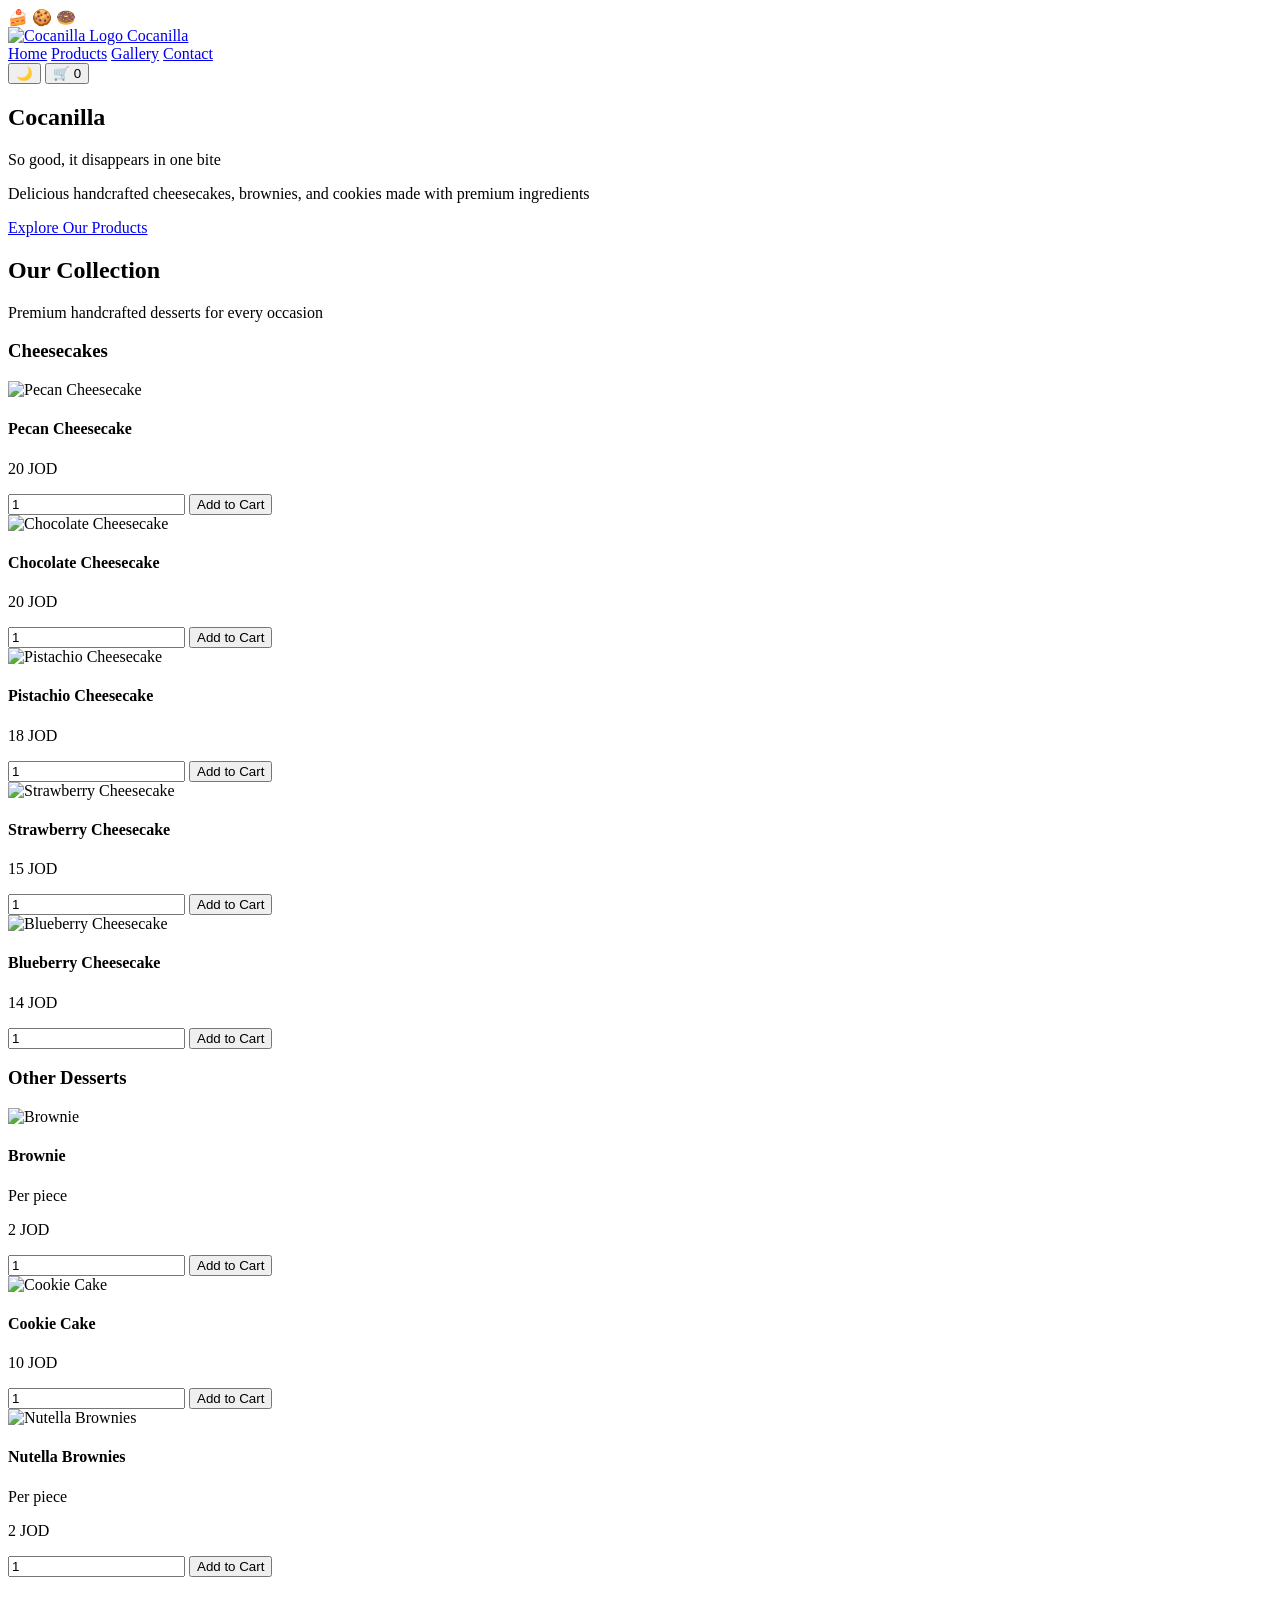
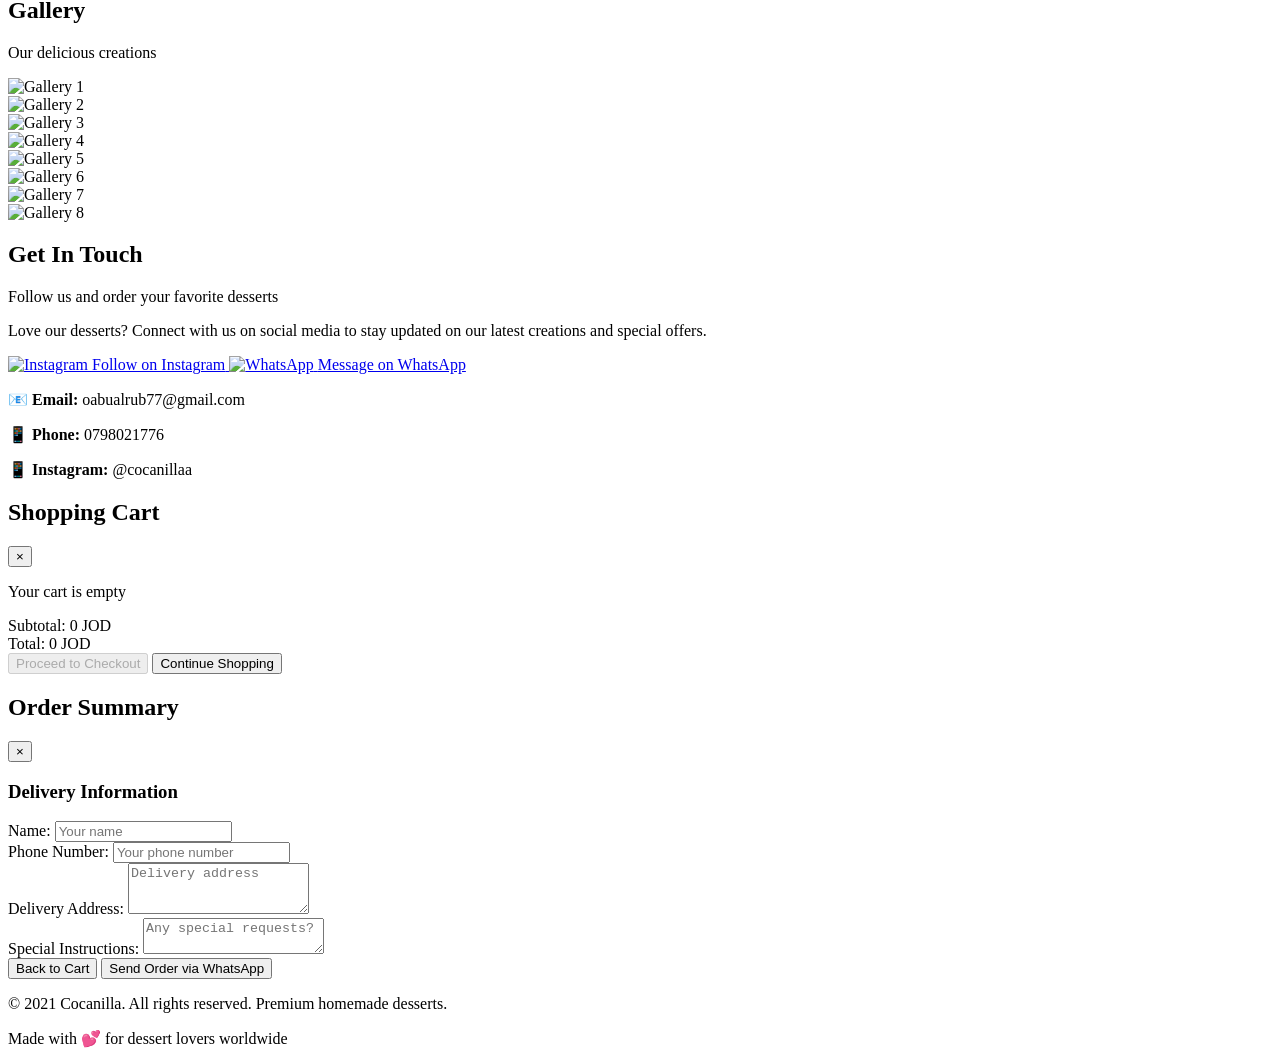
==== public/index.html @ 10cb0e53 "Fix: correct blueberry cheesecake image path" ====
<!DOCTYPE html>
<html lang="en">
<head>
    <meta charset="UTF-8">
    <meta name="viewport" content="width=device-width, initial-scale=1.0">
    
    <!-- Primary Meta Tags -->
    <title>Cocanilla - Premium Handcrafted Cheesecakes & Desserts</title>
    <meta name="title" content="Cocanilla - Premium Handcrafted Cheesecakes & Desserts">
    <meta name="description" content="Discover Cocanilla's premium handcrafted cheesecakes, brownies, and cookies made with premium ingredients. Order delicious desserts online with WhatsApp delivery.">
    <meta name="keywords" content="cocanillaa, cheesecake, handcrafted desserts, brownies, cookies, premium desserts, online order, delivery, Jordan">
    <meta name="author" content="Cocanilla Desserts">
    <meta name="language" content="English">
    <meta name="revisit-after" content="7 days">
    <meta name="robots" content="index, follow">
    
    <!-- Open Graph / Facebook Meta Tags -->
    <meta property="og:type" content="website">
    <meta property="og:url" content="https://omarabualrub1.github.io/cocanillaa/">
    <meta property="og:title" content="Cocanilla - Premium Handcrafted Cheesecakes & Desserts">
    <meta property="og:description" content="Discover Cocanilla's premium handcrafted cheesecakes, brownies, and cookies made with premium ingredients. Order delicious desserts online with WhatsApp delivery.">
    <meta property="og:image" content="https://omarabualrub1.github.io/cocanillaa/img/Gemini_Generated_Image_lqpze0lqpze0lqpz.png">
    <meta property="og:site_name" content="Cocanilla">
    
    <!-- Twitter / X Meta Tags -->
    <meta name="twitter:card" content="summary_large_image">
    <meta name="twitter:url" content="https://omarabualrub1.github.io/cocanillaa/">
    <meta name="twitter:title" content="Cocanilla - Premium Handcrafted Cheesecakes & Desserts">
    <meta name="twitter:description" content="Discover Cocanilla's premium handcrafted cheesecakes, brownies, and cookies made with premium ingredients.">
    <meta name="twitter:image" content="https://omarabualrub1.github.io/cocanillaa/img/Gemini_Generated_Image_lqpze0lqpze0lqpz.png">
    
    <!-- Google Site Verification -->
    <meta name="google-site-verification" content="IgUPOSPp4vIrxNjzearW5ozT4M62gq0dcCoupB6j5hQ" />
    
    <!-- Additional SEO Tags -->
    <link rel="canonical" href="https://omarabualrub1.github.io/cocanillaa/">
    <link rel="sitemap" type="application/xml" href="https://omarabualrub1.github.io/cocanillaa/sitemap.xml">
    
    <!-- Stylesheets and Fonts -->
    <link rel="stylesheet" href="styles.css">
    <link href="https://fonts.googleapis.com/css2?family=Caveat:wght@400;700&display=swap" rel="stylesheet">
    
    <!-- Favicon -->
    <link rel="icon" type="image/png" href="img/Gemini_Generated_Image_lqpze0lqpze0lqpz.png">
    
    <!-- Structured Data (JSON-LD) -->
    <script type="application/ld+json">
    {
      "@context": "https://schema.org",
      "@type": "LocalBusiness",
      "name": "Cocanilla",
      "description": "Premium handcrafted cheesecakes, brownies, and cookies",
      "url": "https://omarabualrub1.github.io/cocanillaa/",
      "logo": "https://omarabualrub1.github.io/cocanillaa/img/Gemini_Generated_Image_lqpze0lqpze0lqpz.png",
      "image": "https://omarabualrub1.github.io/cocanillaa/img/Gemini_Generated_Image_lqpze0lqpze0lqpz.png",
      "priceRange": "$$",
      "telephone": "+962798021776",
      "email": "oabualrub77@gmail.com",
      "address": {
        "@type": "PostalAddress",
        "addressCountry": "JO"
      },
      "sameAs": [
        "https://www.instagram.com/cocanillaa"
      ]
    }
    </script>
</head>
<body>
    <!-- Animated Background Emojis -->
    <div class="emoji-background">
        <span class="emoji" style="--delay: 0s; --duration: 15s;">🍰</span>
        <span class="emoji" style="--delay: 2s; --duration: 18s;">🍪</span>
        <span class="emoji" style="--delay: 4s; --duration: 20s;">🍩</span>
    </div>

    <!-- Navigation -->
    <nav class="navbar">
        <div class="nav-container">
            <a href="#" class="nav-logo">
                <span class="logo-icon"><img src="img/Gemini_Generated_Image_lqpze0lqpze0lqpz-removebg-preview.png" alt="Cocanilla Logo" style="width: 40px; height: 40px;"></span>
                <span class="logo-text">Cocanilla</span>
            </a>
            <div class="nav-menu">
                <a href="#home" class="nav-link">Home</a>
                <a href="#products" class="nav-link">Products</a>
                <a href="#gallery" class="nav-link">Gallery</a>
                <a href="#contact" class="nav-link">Contact</a>
            </div>
            <div class="nav-cart">
                <button class="theme-toggle" id="themeToggle" title="Toggle Dark Mode">
                    🌙
                </button>
                <button class="cart-icon" id="cartBtn">
                    🛒 <span class="cart-count" id="cartCount">0</span>
                </button>
            </div>
            <div class="hamburger">
                <span></span>
                <span></span>
                <span></span>
            </div>
        </div>
    </nav>

    <!-- Hero Section -->
    <section id="home" class="hero">
        <div class="hero-content">
            <h1 class="hero-title">Cocanilla</h1>
            <p class="hero-subtitle">So good, it disappears in one bite</p>
            <p class="hero-description">Delicious handcrafted cheesecakes, brownies, and cookies made with premium ingredients</p>
            <a href="#products" class="cta-button">Explore Our Products</a>
        </div>
    </section>

    <!-- Products Section -->
    <section id="products" class="products">
        <div class="section-header">
            <h2>Our Collection</h2>
            <p>Premium handcrafted desserts for every occasion</p>
        </div>

        <div class="products-container">
            <!-- Cheesecakes -->
            <div class="product-category">
                <h3 class="category-title">Cheesecakes</h3>
                <div class="products-grid">
                    <div class="product-card" data-product-name="Pecan Cheesecake" data-product-price="20">
                        <div class="product-image">
                            <img src="img/WhatsApp Image 2026-03-21 at 1.26.23 AM.jpeg" alt="Pecan Cheesecake">
                        </div>
                        <div class="product-info">
                            <h4>Pecan Cheesecake</h4>
                            <p class="price">20 JOD</p>
                            <div class="product-actions">
                                <input type="number" class="product-qty" value="1" min="1">
                                <button class="btn-add-to-cart">Add to Cart</button>
                            </div>
                        </div>
                    </div>

                    <div class="product-card" data-product-name="Chocolate Cheesecake" data-product-price="20">
                        <div class="product-image">
                            <img src="img/3.png" alt="Chocolate Cheesecake">
                        </div>
                        <div class="product-info">
                            <h4>Chocolate Cheesecake</h4>
                            <p class="price">20 JOD</p>
                            <div class="product-actions">
                                <input type="number" class="product-qty" value="1" min="1">
                                <button class="btn-add-to-cart">Add to Cart</button>
                            </div>
                        </div>
                    </div>

                    <div class="product-card" data-product-name="Pistachio Cheesecake" data-product-price="18">
                        <div class="product-image">
                            <img src="img/4.png" alt="Pistachio Cheesecake">
                        </div>
                        <div class="product-info">
                            <h4>Pistachio Cheesecake</h4>
                            <p class="price">18 JOD</p>
                            <div class="product-actions">
                                <input type="number" class="product-qty" value="1" min="1">
                                <button class="btn-add-to-cart">Add to Cart</button>
                            </div>
                        </div>
                    </div>

                    <div class="product-card" data-product-name="Strawberry Cheesecake" data-product-price="15">
                        <div class="product-image">
                            <img src="img/1.png" alt="Strawberry Cheesecake">
                        </div>
                        <div class="product-info">
                            <h4>Strawberry Cheesecake</h4>
                            <p class="price">15 JOD</p>
                            <div class="product-actions">
                                <input type="number" class="product-qty" value="1" min="1">
                                <button class="btn-add-to-cart">Add to Cart</button>
                            </div>
                        </div>
                    </div>

                    <div class="product-card" data-product-name="Blueberry Cheesecake" data-product-price="14">
                        <div class="product-image">
                            <img src="img/Gemini_Generated_Image_y5sna3y5sna3y5sn.png" alt="Blueberry Cheesecake">
                        </div>
                        <div class="product-info">
                            <h4>Blueberry Cheesecake</h4>
                            <p class="price">14 JOD</p>
                            <div class="product-actions">
                                <input type="number" class="product-qty" value="1" min="1">
                                <button class="btn-add-to-cart">Add to Cart</button>
                            </div>
                        </div>
                    </div>
                </div>
            </div>

            <!-- Other Desserts -->
            <div class="product-category">
                <h3 class="category-title">Other Desserts</h3>
                <div class="products-grid">
                    <div class="product-card" data-product-name="Brownie" data-product-price="2">
                        <div class="product-image">
                            <img src="img/Screenshot 2026-03-21 013221.png" alt="Brownie">
                        </div>
                        <div class="product-info">
                            <h4>Brownie</h4>
                            <p class="description">Per piece</p>
                            <p class="price">2 JOD</p>
                            <div class="product-actions">
                                <input type="number" class="product-qty" value="1" min="1">
                                <button class="btn-add-to-cart">Add to Cart</button>
                            </div>
                        </div>
                    </div>

                    <div class="product-card" data-product-name="Cookie Cake" data-product-price="10">
                        <div class="product-image">
                            <img src="img/1.png" alt="Cookie Cake">
                        </div>
                        <div class="product-info">
                            <h4>Cookie Cake</h4>
                            <p class="price">10 JOD</p>
                            <div class="product-actions">
                                <input type="number" class="product-qty" value="1" min="1">
                                <button class="btn-add-to-cart">Add to Cart</button>
                            </div>
                        </div>
                    </div>

                    <div class="product-card" data-product-name="Nutella Brownies" data-product-price="2">
                        <div class="product-image">
                            <img src="img/brown.png" alt="Nutella Brownies">
                        </div>
                        <div class="product-info">
                            <h4>Nutella Brownies</h4>
                            <p class="description">Per piece</p>
                            <p class="price">2 JOD</p>
                            <div class="product-actions">
                                <input type="number" class="product-qty" value="1" min="1">
                                <button class="btn-add-to-cart">Add to Cart</button>
                            </div>
                        </div>
                    </div>
                </div>
            </div>
        </div>
    </section>

    <!-- Gallery Section -->
    <section id="gallery" class="gallery">
        <div class="section-header">
            <h2>Gallery</h2>
            <p>Our delicious creations</p>
        </div>

        <div class="gallery-grid">
            <div class="gallery-item">
                <img src="img/Screenshot 2026-03-21 013221.png" alt="Gallery 1">
            </div>
            <div class="gallery-item">
                <img src="img/Screenshot 2026-03-22 003053.png" alt="Gallery 2">
            </div>
            <div class="gallery-item">
                <img src="img/Screenshot 2026-03-22 003135.png" alt="Gallery 3">
            </div>
            <div class="gallery-item">
                <img src="img/Screenshot 2026-03-22 003319.png" alt="Gallery 4">
            </div>
            <div class="gallery-item">
                <img src="img/Screenshot 2026-03-22 003425.png" alt="Gallery 5">
            </div>
            <div class="gallery-item">
                <img src="img/Screenshot 2026-03-22 003441.png" alt="Gallery 6">
            </div>
            <div class="gallery-item">
                <img src="img/Screenshot 2026-03-22 003319.png" alt="Gallery 7">
            </div>
            <div class="gallery-item">
                <img src="img/Screenshot 2026-03-22 003425.png" alt="Gallery 8">
            </div>
        </div>
    </section>

    <!-- Contact Section -->
    <section id="contact" class="contact">
        <div class="section-header">
            <h2>Get In Touch</h2>
            <p>Follow us and order your favorite desserts</p>
        </div>

        <div class="contact-content">
            <p class="contact-text">
                Love our desserts? Connect with us on social media to stay updated on our latest creations and special offers.
            </p>

            <div class="contact-buttons">
                <a href="https://www.instagram.com/cocanillaa" target="_blank" class="contact-btn instagram">
                    <span class="btn-icon"><img src="img/insta logo.png" alt="Instagram" style="width: 24px; height: 24px;"></span>
                    <span class="btn-text">Follow on Instagram</span>
                </a>
                <a href="https://wa.me/962798021776" class="contact-btn whatsapp" target="_blank">
                    <span class="btn-icon"><img src="img/wblogo-removebg-preview.png" alt="WhatsApp" style="width: 24px; height: 24px;"></span>
                    <span class="btn-text">Message on WhatsApp</span>
                </a>
            </div>

            <div class="contact-info">
                <p>📧 <strong>Email:</strong> oabualrub77@gmail.com</p>
                <p>📱 <strong>Phone:</strong> 0798021776</p>
                <p>📱 <strong>Instagram:</strong> @cocanillaa</p>
            </div>
        </div>
    </section>

    <!-- Shopping Cart Modal -->
    <div id="cartModal" class="cart-modal hidden">
        <div class="cart-modal-content">
            <div class="cart-header">
                <h2>Shopping Cart</h2>
                <button class="cart-close" id="cartClose">&times;</button>
            </div>
            
            <div class="cart-body">
                <div id="cartItems" class="cart-items">
                    <!-- Cart items will be added here -->
                </div>
                <div id="emptyCartMessage" class="empty-cart">
                    <p>Your cart is empty</p>
                </div>
            </div>

            <div class="cart-footer">
                <div class="cart-summary">
                    <div class="summary-row">
                        <span>Subtotal:</span>
                        <span id="subtotal">0 JOD</span>
                    </div>
                    <div class="summary-row total">
                        <span>Total:</span>
                        <span id="total">0 JOD</span>
                    </div>
                </div>
                <button id="checkoutBtn" class="btn-checkout" disabled>Proceed to Checkout</button>
                <button id="continueShopping" class="btn-continue">Continue Shopping</button>
            </div>
        </div>
    </div>

    <!-- Checkout Modal -->
    <div id="checkoutModal" class="checkout-modal hidden">
        <div class="checkout-modal-content">
            <div class="checkout-header">
                <h2>Order Summary</h2>
                <button class="checkout-close" id="checkoutClose">&times;</button>
            </div>

            <div class="checkout-body">
                <div id="orderSummary" class="order-summary">
                    <!-- Order summary will be added here -->
                </div>

                <div class="customer-info">
                    <h3>Delivery Information</h3>
                    <div class="form-group">
                        <label for="customerName">Name:</label>
                        <input type="text" id="customerName" placeholder="Your name" required>
                    </div>
                    <div class="form-group">
                        <label for="customerPhone">Phone Number:</label>
                        <input type="tel" id="customerPhone" placeholder="Your phone number" required>
                    </div>
                    <div class="form-group">
                        <label for="customerAddress">Delivery Address:</label>
                        <textarea id="customerAddress" placeholder="Delivery address" rows="3" required></textarea>
                    </div>
                    <div class="form-group">
                        <label for="customerNotes">Special Instructions:</label>
                        <textarea id="customerNotes" placeholder="Any special requests?" rows="2"></textarea>
                    </div>
                </div>
            </div>

            <div class="checkout-footer">
                <button id="goBackBtn" class="btn-back">Back to Cart</button>
                <button id="sendWhatsAppBtn" class="btn-send-whatsapp">Send Order via WhatsApp</button>
            </div>
        </div>
    </div>

    <!-- Footer -->
    <footer class="footer">
        <div class="footer-content">
            <p>&copy; 2021 Cocanilla. All rights reserved. Premium homemade desserts.</p>
            <p class="footer-note">Made with 💕 for dessert lovers worldwide</p>
        </div>
    </footer>

    <script src="script.js"></script>
</body>
</html>
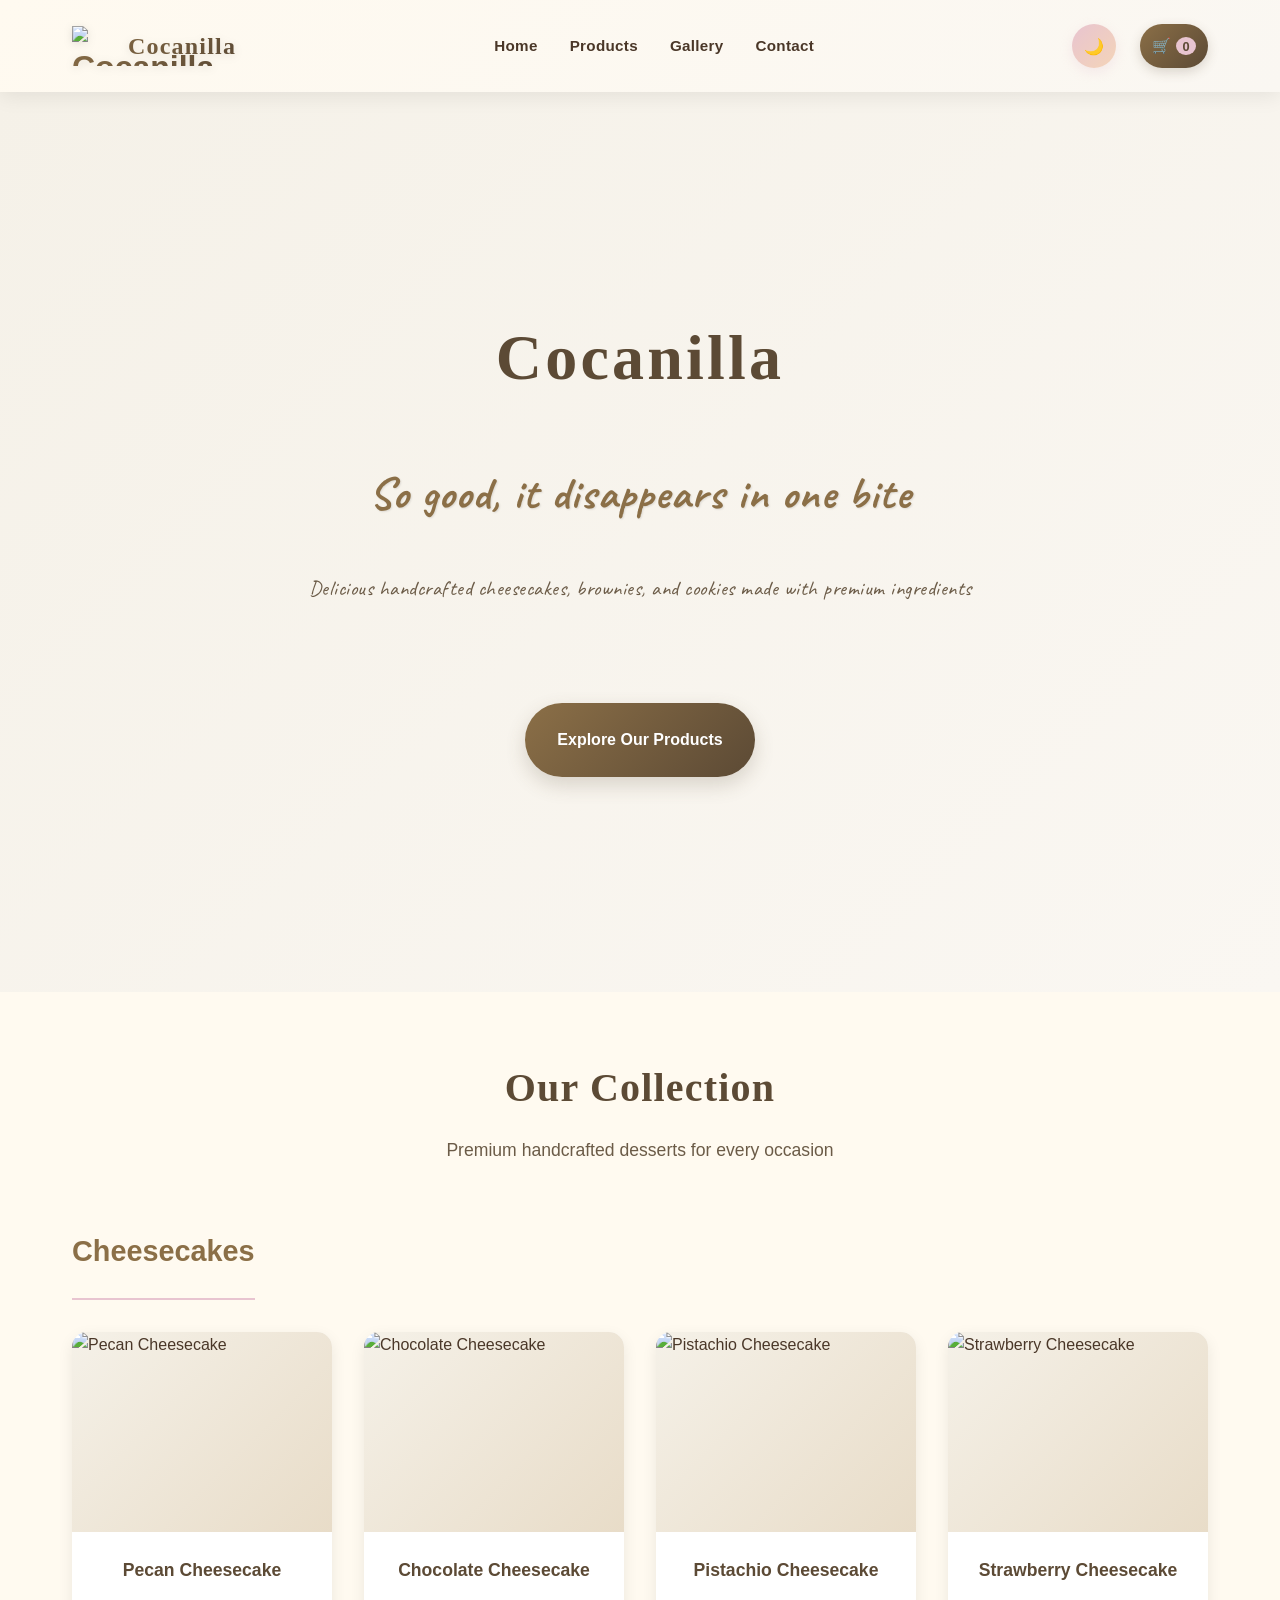
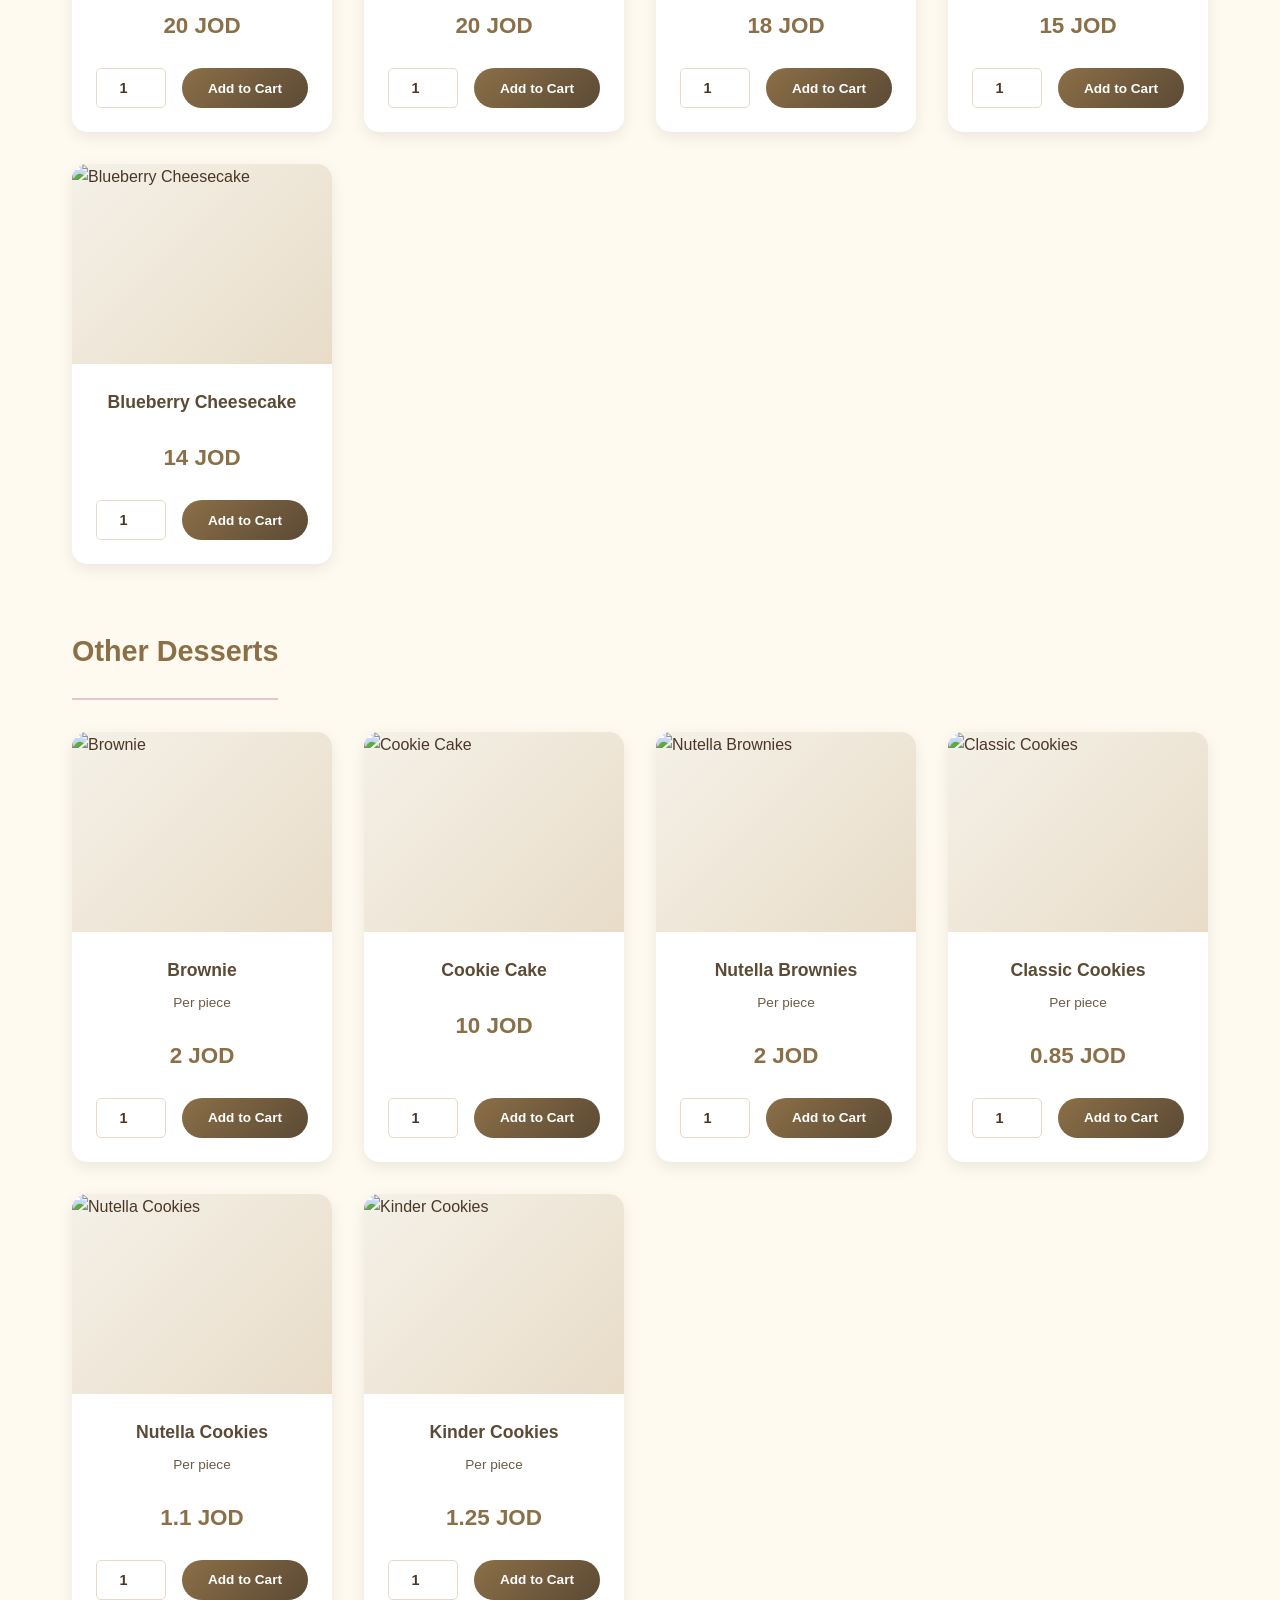
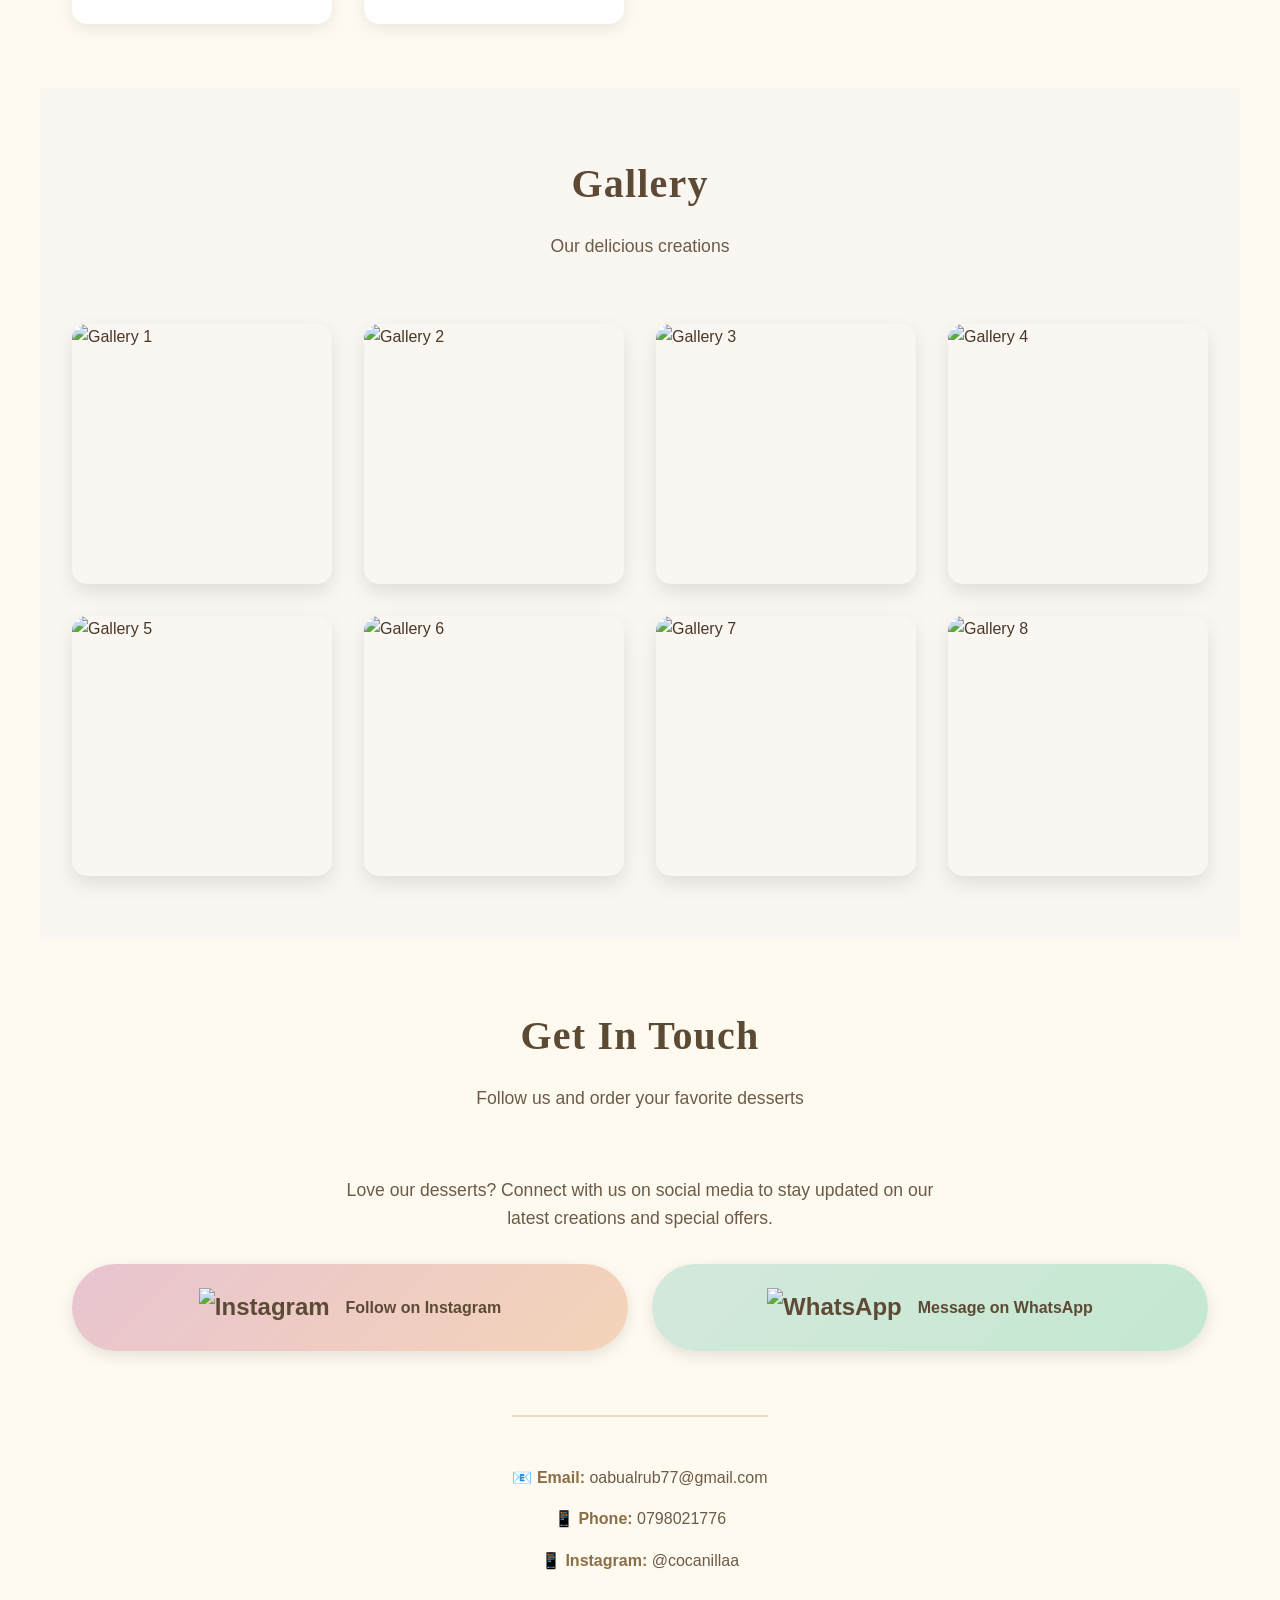
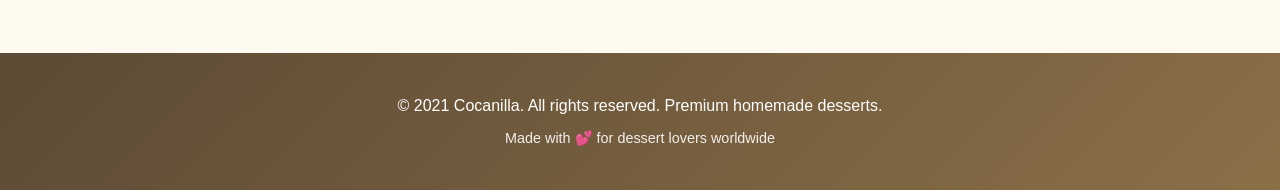
==== commit 4b681548: "Add: three new cookie products (Classic, Nutella, Kinder)" ====
--- a/public/index.html
+++ b/public/index.html
@@ -244,6 +244,51 @@
                             </div>
                         </div>
                     </div>
+
+                    <div class="product-card" data-product-name="Classic Cookies" data-product-price="0.85">
+                        <div class="product-image">
+                            <img src="img/classic-cookies.png" alt="Classic Cookies">
+                        </div>
+                        <div class="product-info">
+                            <h4>Classic Cookies</h4>
+                            <p class="description">Per piece</p>
+                            <p class="price">0.85 JOD</p>
+                            <div class="product-actions">
+                                <input type="number" class="product-qty" value="1" min="1">
+                                <button class="btn-add-to-cart">Add to Cart</button>
+                            </div>
+                        </div>
+                    </div>
+
+                    <div class="product-card" data-product-name="Nutella Cookies" data-product-price="1.1">
+                        <div class="product-image">
+                            <img src="img/nutella-cookies.png" alt="Nutella Cookies">
+                        </div>
+                        <div class="product-info">
+                            <h4>Nutella Cookies</h4>
+                            <p class="description">Per piece</p>
+                            <p class="price">1.1 JOD</p>
+                            <div class="product-actions">
+                                <input type="number" class="product-qty" value="1" min="1">
+                                <button class="btn-add-to-cart">Add to Cart</button>
+                            </div>
+                        </div>
+                    </div>
+
+                    <div class="product-card" data-product-name="Kinder Cookies" data-product-price="1.25">
+                        <div class="product-image">
+                            <img src="img/kinder-cookies.png" alt="Kinder Cookies">
+                        </div>
+                        <div class="product-info">
+                            <h4>Kinder Cookies</h4>
+                            <p class="description">Per piece</p>
+                            <p class="price">1.25 JOD</p>
+                            <div class="product-actions">
+                                <input type="number" class="product-qty" value="1" min="1">
+                                <button class="btn-add-to-cart">Add to Cart</button>
+                            </div>
+                        </div>
+                    </div>
                 </div>
             </div>
         </div>
--- a/public/styles.css
+++ b/public/styles.css
@@ -0,0 +1,1830 @@
+/* ==========================================
+   COCANILLA - GLOBAL DESSERT BRAND WEBSITE
+   Modern, Premium Design with Soft Colors
+   ========================================== */
+
+/* ===== CSS Variables (Color Palette) ===== */
+:root {
+    /* Soft Dessert Colors */
+    --color-cream: #FFFAF0;
+    --color-beige: #F5F1E8;
+    --color-light-beige: #FAF7F2;
+    --color-tan: #E8DCC8;
+    --color-brown: #8B6F47;
+    --color-dark-brown: #5C4A35;
+    --color-accent-rose: #E8C4D0;
+    --color-accent-peach: #F4D4B8;
+    --color-accent-mint: #D4E8DC;
+    --color-text: #4A3728;
+    --color-text-light: #6B5B47;
+    --color-border: #E8D9C8;
+    
+    /* Spacing */
+    --spacing-xs: 0.5rem;
+    --spacing-sm: 1rem;
+    --spacing-md: 1.5rem;
+    --spacing-lg: 2rem;
+    --spacing-xl: 3rem;
+    --spacing-2xl: 4rem;
+    
+    /* Typography */
+    --font-family-main: 'Segoe UI', Tahoma, Geneva, Verdana, sans-serif;
+    --font-family-accent: Georgia, serif;
+    
+    /* Transitions */
+    --transition-smooth: all 0.3s cubic-bezier(0.4, 0, 0.2, 1);
+}
+
+/* ===== Dark Mode Variables ===== */
+body.dark-mode {
+    --color-cream: #1a1a1a;
+    --color-beige: #2a2a2a;
+    --color-light-beige: #252525;
+    --color-tan: #3a3a3a;
+    --color-brown: #b8956a;
+    --color-dark-brown: #d4a574;
+    --color-accent-rose: #d4708d;
+    --color-accent-peach: #d4956d;
+    --color-accent-mint: #7da68d;
+    --color-text: #e8e8e8;
+    --color-text-light: #b8b8b8;
+    --color-border: #3a3a3a;
+}
+
+/* ===== Reset & Base Styles ===== */
+* {
+    margin: 0;
+    padding: 0;
+    box-sizing: border-box;
+}
+
+html {
+    scroll-behavior: smooth;
+}
+
+body {
+    font-family: var(--font-family-main);
+    background-color: var(--color-cream);
+    color: var(--color-text);
+    line-height: 1.6;
+    overflow-x: hidden;
+    transition: background-color 0.3s ease, color 0.3s ease;
+}
+
+/* ===== Animated Background Emojis ===== */
+.emoji-background {
+    position: fixed;
+    top: 0;
+    left: 0;
+    width: 100%;
+    height: 100%;
+    pointer-events: none;
+    z-index: 1;
+    overflow: hidden;
+}
+
+.emoji {
+    position: absolute;
+    font-size: 3rem;
+    opacity: 0.08;
+    animation: float var(--duration) var(--delay) infinite ease-in-out;
+    will-change: transform;
+}
+
+@keyframes float {
+    0% {
+        transform: translateY(100vh) translateX(0) rotate(0deg);
+        opacity: 0.08;
+    }
+    25% {
+        opacity: 0.12;
+    }
+    50% {
+        opacity: 0.08;
+        transform: translateY(50vh) translateX(50px) rotate(180deg);
+    }
+    75% {
+        opacity: 0.12;
+    }
+    100% {
+        transform: translateY(-100vh) translateX(100px) rotate(360deg);
+        opacity: 0.08;
+    }
+}
+
+/* Randomly position emojis horizontally */
+.emoji:nth-child(1) { left: 20%; }
+.emoji:nth-child(2) { left: 50%; }
+.emoji:nth-child(3) { left: 80%; }
+
+/* ===== Navigation ===== */
+.navbar {
+    background: linear-gradient(135deg, var(--color-cream) 0%, var(--color-light-beige) 100%);
+    box-shadow: 0 4px 20px rgba(0, 0, 0, 0.08);
+    position: sticky;
+    top: 0;
+    z-index: 1000;
+    animation: slideDown 0.5s ease-out;
+    backdrop-filter: blur(10px);
+}
+
+@keyframes slideDown {
+    from {
+        transform: translateY(-100%);
+        opacity: 0;
+    }
+    to {
+        transform: translateY(0);
+        opacity: 1;
+    }
+}
+
+.nav-container {
+    max-width: 1200px;
+    margin: 0 auto;
+    padding: var(--spacing-md) var(--spacing-lg);
+    display: flex;
+    justify-content: space-between;
+    align-items: center;
+    gap: var(--spacing-md);
+}
+
+.nav-logo {
+    font-size: 1.5rem;
+    font-weight: 700;
+    background: linear-gradient(135deg, var(--color-brown), var(--color-dark-brown));
+    -webkit-background-clip: text;
+    -webkit-text-fill-color: transparent;
+    background-clip: text;
+    text-decoration: none;
+    display: flex;
+    align-items: center;
+    gap: var(--spacing-sm);
+    transition: var(--transition-smooth);
+    filter: drop-shadow(0 2px 4px rgba(0, 0, 0, 0.1));
+}
+
+.nav-logo:hover {
+    transform: scale(1.08);
+    filter: drop-shadow(0 4px 8px rgba(0, 0, 0, 0.15));
+}
+
+.logo-icon {
+    font-size: 2rem;
+    display: flex;
+    align-items: center;
+    justify-content: center;
+}
+
+.logo-text {
+    font-family: var(--font-family-accent);
+    letter-spacing: 0.05em;
+}
+
+.nav-menu {
+    display: flex;
+    gap: var(--spacing-lg);
+}
+
+.nav-link {
+    color: var(--color-text);
+    text-decoration: none;
+    font-weight: 600;
+    font-size: 0.95rem;
+    transition: var(--transition-smooth);
+    position: relative;
+    padding: 0.75rem var(--spacing-md);
+    display: block;
+    border-radius: 8px;
+    letter-spacing: 0.3px;
+}
+
+.nav-link::before {
+    content: '';
+    position: absolute;
+    inset: 0;
+    background: linear-gradient(135deg, var(--color-accent-rose), var(--color-accent-peach));
+    border-radius: 8px;
+    opacity: 0;
+    transition: opacity 0.3s ease;
+    z-index: -1;
+}
+
+.nav-link::after {
+    content: '';
+    position: absolute;
+    bottom: 0;
+    left: 50%;
+    width: 0;
+    height: 2px;
+    background: var(--color-brown);
+    transition: all 0.3s ease;
+    transform: translateX(-50%);
+}
+
+.nav-link:hover {
+    color: var(--color-brown);
+}
+
+.nav-link:hover::after {
+    width: 70%;
+}
+
+.nav-link:hover::before {
+    opacity: 0.08;
+}
+
+/* Mobile Navigation */
+.nav-menu.active {
+    display: flex;
+    flex-direction: column;
+    position: absolute;
+    top: 100%;
+    left: 0;
+    right: 0;
+    background: linear-gradient(180deg, var(--color-cream) 0%, var(--color-light-beige) 100%);
+    padding: var(--spacing-lg) var(--spacing-lg);
+    box-shadow: 0 8px 24px rgba(0, 0, 0, 0.12);
+    z-index: 999;
+    gap: var(--spacing-sm);
+    backdrop-filter: blur(10px);
+}
+
+.nav-menu.active .nav-link {
+    padding: 0.75rem var(--spacing-md);
+    border-bottom: none;
+    border-radius: 8px;
+}
+
+.nav-menu.active .nav-link:hover {
+    background-color: rgba(232, 196, 208, 0.3);
+}
+
+.nav-cart {
+    display: flex;
+    align-items: center;
+    gap: 0.5rem;
+}
+
+.cart-icon {
+    background: linear-gradient(135deg, var(--color-brown), var(--color-dark-brown));
+    border: none;
+    padding: 0.5rem 0.75rem;
+    border-radius: 50px;
+    cursor: pointer;
+    font-size: 0.95rem;
+    color: white;
+    font-weight: 600;
+    transition: var(--transition-smooth);
+    min-height: 44px;
+    min-width: 44px;
+    display: flex;
+    align-items: center;
+    justify-content: center;
+    white-space: nowrap;
+    box-shadow: 0 4px 12px rgba(91, 74, 53, 0.2);
+}
+
+.cart-icon:hover {
+    transform: scale(1.08) translateY(-2px);
+    box-shadow: 0 6px 16px rgba(91, 74, 53, 0.3);
+}
+
+.theme-toggle {
+    background: linear-gradient(135deg, var(--color-accent-rose), var(--color-accent-peach));
+    border: none;
+    padding: 0.5rem 0.75rem;
+    border-radius: 50px;
+    cursor: pointer;
+    font-size: 1rem;
+    color: white;
+    font-weight: 600;
+    transition: var(--transition-smooth);
+    margin-right: var(--spacing-sm);
+    display: flex;
+    align-items: center;
+    justify-content: center;
+    min-height: 44px;
+    min-width: 44px;
+    box-shadow: 0 4px 12px rgba(232, 196, 208, 0.3);
+}
+
+.theme-toggle:hover {
+    transform: scale(1.08) rotate(10deg);
+    box-shadow: 0 6px 16px rgba(232, 196, 208, 0.4);
+}
+
+.theme-toggle.dark .theme-text {
+    opacity: 1;
+}
+
+.cart-count {
+    background-color: var(--color-accent-rose);
+    color: var(--color-dark-brown);
+    border-radius: 50%;
+    padding: 0.1rem 0.4rem;
+    font-size: 0.8rem;
+    font-weight: 700;
+    margin-left: 0.3rem;
+}
+
+.hamburger {
+    display: none;
+    flex-direction: column;
+    cursor: pointer;
+    gap: 5px;
+    padding: 0.5rem;
+    min-height: 44px;
+    min-width: 44px;
+    justify-content: center;
+    align-items: center;
+    transition: var(--transition-smooth);
+}
+
+.hamburger span {
+    width: 25px;
+    height: 3px;
+    background: linear-gradient(135deg, var(--color-brown), var(--color-dark-brown));
+    margin: 0;
+    transition: var(--transition-smooth);
+    border-radius: 2px;
+    transform-origin: center;
+    box-shadow: 0 2px 4px rgba(0, 0, 0, 0.1);
+}
+
+.hamburger:hover span {
+    background: linear-gradient(135deg, var(--color-dark-brown), var(--color-brown));
+    box-shadow: 0 3px 6px rgba(0, 0, 0, 0.15);
+}
+
+.hamburger.active span:nth-child(1) {
+    transform: rotate(45deg) translate(8px, 8px);
+}
+
+.hamburger.active span:nth-child(2) {
+    opacity: 0;
+}
+
+.hamburger.active span:nth-child(3) {
+    transform: rotate(-45deg) translate(8px, -8px);
+}
+
+/* ===== Hero Section ===== */
+.hero {
+    min-height: 100vh;
+    display: flex;
+    align-items: center;
+    justify-content: center;
+    flex-direction: column;
+    padding: var(--spacing-2xl) var(--spacing-lg);
+    background: linear-gradient(135deg, var(--color-beige) 0%, var(--color-light-beige) 100%);
+    animation: fadeIn 0.8s ease-out;
+}
+
+@keyframes fadeIn {
+    from {
+        opacity: 0;
+    }
+    to {
+        opacity: 1;
+    }
+}
+
+.hero-content {
+    text-align: center;
+    max-width: 700px;
+    animation: slideInLeft 0.8s ease-out;
+    display: flex;
+    flex-direction: column;
+    align-items: center;
+    gap: var(--spacing-md);
+}
+
+@keyframes slideInLeft {
+    from {
+        transform: translateX(-50px);
+        opacity: 0;
+    }
+    to {
+        transform: translateX(0);
+        opacity: 1;
+    }
+}
+
+.hero-title {
+    font-size: clamp(2rem, 8vw, 4rem);
+    font-family: var(--font-family-accent);
+    color: var(--color-dark-brown);
+    margin-bottom: var(--spacing-md);
+    letter-spacing: 0.05em;
+}
+
+.hero-subtitle {
+    font-size: clamp(1.2rem, 5vw, 2.8rem);
+    color: var(--color-brown);
+    margin-bottom: var(--spacing-sm);
+    font-weight: 900;
+    font-family: 'Caveat', cursive;
+    letter-spacing: 1px;
+    text-shadow: 1px 1px 2px rgba(0, 0, 0, 0.1);
+}
+
+.hero-description {
+    font-size: clamp(0.95rem, 3vw, 1.3rem);
+    color: var(--color-text-light);
+    margin-bottom: var(--spacing-xl);
+    line-height: 1.8;
+    font-family: 'Caveat', cursive;
+    letter-spacing: 0.5px;
+}
+
+.cta-button {
+    display: inline-block;
+    background: linear-gradient(135deg, var(--color-brown), var(--color-dark-brown));
+    color: white;
+    padding: var(--spacing-md) var(--spacing-lg);
+    border-radius: 50px;
+    text-decoration: none;
+    font-weight: 600;
+    transition: var(--transition-smooth);
+    box-shadow: 0 8px 20px rgba(91, 74, 53, 0.2);
+    margin-top: var(--spacing-md);
+}
+
+.cta-button:hover {
+    transform: translateY(-3px);
+    box-shadow: 0 12px 30px rgba(91, 74, 53, 0.3);
+}
+
+.hero-image {
+    flex: 1;
+    width: 100%;
+    max-width: 500px;
+    height: 500px;
+    object-fit: cover;
+    border-radius: 20px;
+    box-shadow: 0 20px 50px rgba(0, 0, 0, 0.15);
+    animation: slideInRight 0.8s ease-out;
+}
+
+@keyframes slideInRight {
+    from {
+        transform: translateX(50px);
+        opacity: 0;
+    }
+    to {
+        transform: translateX(0);
+        opacity: 1;
+    }
+}
+
+/* ===== Section Headers ===== */
+.section-header {
+    text-align: center;
+    margin-bottom: var(--spacing-2xl);
+    animation: fadeInUp 0.6s ease-out;
+}
+
+@keyframes fadeInUp {
+    from {
+        transform: translateY(30px);
+        opacity: 0;
+    }
+    to {
+        transform: translateY(0);
+        opacity: 1;
+    }
+}
+
+.section-header h2 {
+    font-size: clamp(1.5rem, 5vw, 2.5rem);
+    font-family: var(--font-family-accent);
+    color: var(--color-dark-brown);
+    margin-bottom: var(--spacing-sm);
+    letter-spacing: 0.03em;
+}
+
+.section-header p {
+    font-size: clamp(0.9rem, 2.5vw, 1.1rem);
+    color: var(--color-text-light);
+}
+
+/* ===== Products Section ===== */
+.products {
+    max-width: 1200px;
+    margin: 0 auto;
+    padding: var(--spacing-2xl) var(--spacing-lg);
+    background-color: var(--color-cream);
+}
+
+.products-container {
+    display: flex;
+    flex-direction: column;
+    gap: var(--spacing-2xl);
+}
+
+.product-category {
+    animation: fadeInUp 0.6s ease-out;
+}
+
+.category-title {
+    font-size: 1.8rem;
+    color: var(--color-brown);
+    margin-bottom: var(--spacing-lg);
+    padding-bottom: var(--spacing-md);
+    border-bottom: 2px solid var(--color-accent-rose);
+    display: inline-block;
+}
+
+.products-grid {
+    display: grid;
+    grid-template-columns: repeat(auto-fit, minmax(250px, 1fr));
+    gap: var(--spacing-lg);
+}
+
+@media (min-width: 1024px) {
+    .products-grid {
+        grid-template-columns: repeat(4, 1fr);
+    }
+}
+
+@media (max-width: 1023px) {
+    .products-grid {
+        grid-template-columns: repeat(2, 1fr);
+    }
+}
+
+@media (max-width: 640px) {
+    .products-grid {
+        grid-template-columns: 1fr;
+    }
+}
+
+.product-card {
+    background: white;
+    border-radius: 15px;
+    overflow: hidden;
+    box-shadow: 0 5px 15px rgba(0, 0, 0, 0.08);
+    transition: var(--transition-smooth);
+    animation: scaleIn 0.5s ease-out;
+    display: flex;
+    flex-direction: column;
+}
+
+@keyframes scaleIn {
+    from {
+        transform: scale(0.95);
+        opacity: 0;
+    }
+    to {
+        transform: scale(1);
+        opacity: 1;
+    }
+}
+
+.product-card:hover {
+    transform: translateY(-10px);
+    box-shadow: 0 15px 35px rgba(0, 0, 0, 0.15);
+}
+
+.product-image {
+    width: 100%;
+    height: 200px;
+    overflow: hidden;
+    background: linear-gradient(135deg, var(--color-beige), var(--color-tan));
+    display: flex;
+    align-items: center;
+    justify-content: center;
+}
+
+.product-image img {
+    width: 100%;
+    height: 100%;
+    object-fit: cover;
+    transition: var(--transition-smooth);
+}
+
+.product-card:hover .product-image img {
+    transform: scale(1.1);
+}
+
+.product-info {
+    padding: var(--spacing-md);
+    text-align: center;
+    flex: 1;
+    display: flex;
+    flex-direction: column;
+}
+
+.product-info h4 {
+    font-size: 1.1rem;
+    color: var(--color-dark-brown);
+    margin-bottom: var(--spacing-xs);
+}
+
+.product-info .description {
+    font-size: 0.85rem;
+    color: var(--color-text-light);
+    margin-bottom: var(--spacing-xs);
+}
+
+.product-info .price {
+    font-size: 1.4rem;
+    font-weight: 700;
+    color: var(--color-brown);
+    margin-top: var(--spacing-sm);
+    margin-bottom: var(--spacing-md);
+}
+
+/* ===== Product Actions (Quantity + Add to Cart) ===== */
+.product-actions {
+    display: flex;
+    gap: var(--spacing-sm);
+    align-items: center;
+    justify-content: center;
+    margin-top: auto;
+    flex-direction: row;
+    width: 100%;
+}
+
+.product-qty {
+    width: 70px;
+    padding: 0.6rem 0.5rem;
+    border: 1px solid var(--color-border);
+    border-radius: 5px;
+    text-align: center;
+    font-size: clamp(0.85rem, 2vw, 0.9rem);
+    font-weight: bold;
+    color: var(--color-text);
+    min-height: 40px;
+}
+
+.product-qty:focus {
+    outline: none;
+    border-color: var(--color-brown);
+    box-shadow: 0 0 5px rgba(139, 111, 71, 0.3);
+}
+
+.btn-add-to-cart {
+    flex: 1;
+    padding: 0.6rem 1rem;
+    background: linear-gradient(135deg, var(--color-brown), var(--color-dark-brown));
+    color: white;
+    border: none;
+    border-radius: 25px;
+    cursor: pointer;
+    font-weight: 600;
+    font-size: clamp(0.8rem, 2vw, 0.85rem);
+    transition: var(--transition-smooth);
+    min-height: 40px;
+}
+
+.btn-add-to-cart:hover {
+    transform: scale(1.05);
+    box-shadow: 0 5px 15px rgba(91, 74, 53, 0.3);
+}
+
+.btn-add-to-cart:active {
+    transform: scale(0.98);
+}
+
+/* ===== Gallery Section ===== */
+.gallery {
+    max-width: 1200px;
+    margin: 0 auto;
+    padding: var(--spacing-2xl) var(--spacing-lg);
+    background-color: var(--color-light-beige);
+}
+
+.gallery-grid {
+    display: grid;
+    grid-template-columns: repeat(auto-fit, minmax(250px, 1fr));
+    gap: var(--spacing-lg);
+}
+
+.gallery-item {
+    position: relative;
+    overflow: hidden;
+    border-radius: 15px;
+    box-shadow: 0 8px 20px rgba(0, 0, 0, 0.1);
+    aspect-ratio: 1;
+    animation: fadeInUp 0.6s ease-out;
+}
+
+.gallery-item img {
+    width: 100%;
+    height: 100%;
+    object-fit: cover;
+    transition: var(--transition-smooth);
+}
+
+.gallery-item:hover img {
+    transform: scale(1.1) rotate(2deg);
+    filter: brightness(1.1);
+}
+
+/* ===== Contact Section ===== */
+.contact {
+    max-width: 1200px;
+    margin: 0 auto;
+    padding: var(--spacing-2xl) var(--spacing-lg);
+}
+
+.contact-content {
+    display: flex;
+    flex-direction: column;
+    align-items: center;
+    gap: var(--spacing-lg);
+    animation: fadeInUp 0.6s ease-out;
+}
+
+.contact-text {
+    font-size: 1.1rem;
+    color: var(--color-text-light);
+    max-width: 600px;
+    text-align: center;
+}
+
+.contact-buttons {
+    display: flex;
+    gap: var(--spacing-md);
+    flex-wrap: wrap;
+    justify-content: center;
+    width: 100%;
+}
+
+.contact-btn {
+    display: flex;
+    align-items: center;
+    gap: var(--spacing-sm);
+    padding: var(--spacing-md) var(--spacing-lg);
+    border-radius: 50px;
+    text-decoration: none;
+    font-weight: 600;
+    transition: var(--transition-smooth);
+    box-shadow: 0 5px 15px rgba(0, 0, 0, 0.1);
+    min-height: 44px;
+    justify-content: center;
+    flex: 1;
+    min-width: 200px;
+}
+
+.contact-btn.instagram {
+    background: linear-gradient(135deg, #E8C4D0, #F4D4B8);
+    color: var(--color-dark-brown);
+}
+
+.contact-btn.whatsapp {
+    background: linear-gradient(135deg, #D4E8DC, #C4E8D0);
+    color: var(--color-dark-brown);
+}
+
+.contact-btn:hover {
+    transform: translateY(-3px);
+    box-shadow: 0 10px 25px rgba(0, 0, 0, 0.15);
+}
+
+.btn-icon {
+    font-size: 1.5rem;
+}
+
+.contact-info {
+    text-align: center;
+    margin-top: var(--spacing-lg);
+    padding-top: var(--spacing-lg);
+    border-top: 2px solid var(--color-border);
+}
+
+.contact-info p {
+    margin: var(--spacing-sm) 0;
+    color: var(--color-text-light);
+}
+
+.contact-info strong {
+    color: var(--color-brown);
+}
+
+/* ===== Footer ===== */
+.footer {
+    background: linear-gradient(135deg, var(--color-dark-brown), var(--color-brown));
+    color: white;
+    padding: var(--spacing-lg);
+    text-align: center;
+}
+
+.footer-content p {
+    margin: var(--spacing-xs) 0;
+}
+
+.footer-note {
+    font-size: 0.9rem;
+    opacity: 0.9;
+}
+
+/* ===== Shopping Cart Modal ===== */
+.cart-modal {
+    display: none;
+    position: fixed;
+    top: 0;
+    left: 0;
+    width: 100%;
+    height: 100%;
+    background-color: rgba(0, 0, 0, 0.6);
+    z-index: 2000;
+    overflow-y: auto;
+}
+
+.cart-modal:not(.hidden) {
+    display: block;
+}
+
+.cart-modal-content {
+    background: white;
+    width: 90%;
+    max-width: 500px;
+    margin: 2rem auto;
+    border-radius: 15px;
+    box-shadow: 0 10px 40px rgba(0, 0, 0, 0.2);
+    display: flex;
+    flex-direction: column;
+    max-height: 90vh;
+    animation: slideInUp 0.3s ease-out;
+}
+
+@keyframes slideInUp {
+    from {
+        transform: translateY(50px);
+        opacity: 0;
+    }
+    to {
+        transform: translateY(0);
+        opacity: 1;
+    }
+}
+
+.cart-header {
+    display: flex;
+    justify-content: space-between;
+    align-items: center;
+    padding: var(--spacing-lg);
+    border-bottom: 2px solid var(--color-border);
+}
+
+.cart-header h2 {
+    color: var(--color-dark-brown);
+    font-size: 1.5rem;
+}
+
+.cart-close {
+    background: none;
+    border: none;
+    font-size: 2rem;
+    cursor: pointer;
+    color: var(--color-text);
+    transition: var(--transition-smooth);
+}
+
+.cart-close:hover {
+    transform: scale(1.2);
+    color: var(--color-brown);
+}
+
+.cart-body {
+    flex: 1;
+    overflow-y: auto;
+    padding: var(--spacing-lg);
+}
+
+.cart-items {
+    display: flex;
+    flex-direction: column;
+    gap: var(--spacing-md);
+}
+
+.cart-item {
+    display: flex;
+    justify-content: space-between;
+    align-items: flex-start;
+    padding: var(--spacing-md);
+    background: var(--color-light-beige);
+    border-radius: 10px;
+}
+
+.cart-item-info {
+    flex: 1;
+}
+
+.cart-item-name {
+    font-weight: 600;
+    color: var(--color-dark-brown);
+    margin-bottom: 0.5rem;
+}
+
+.cart-item-price {
+    color: var(--color-brown);
+    font-weight: 500;
+    margin-bottom: 0.5rem;
+}
+
+.cart-item-qty {
+    display: flex;
+    align-items: center;
+    gap: 0.5rem;
+}
+
+.qty-btn {
+    background: var(--color-brown);
+    color: white;
+    border: none;
+    width: 25px;
+    height: 25px;
+    border-radius: 50%;
+    cursor: pointer;
+    font-weight: bold;
+    transition: var(--transition-smooth);
+}
+
+.qty-btn:hover {
+    background: var(--color-dark-brown);
+    transform: scale(1.1);
+}
+
+.cart-item-remove {
+    background: var(--color-accent-rose);
+    color: white;
+    border: none;
+    padding: 0.5rem 1rem;
+    border-radius: 20px;
+    cursor: pointer;
+    font-size: 0.8rem;
+    transition: var(--transition-smooth);
+    white-space: nowrap;
+}
+
+.cart-item-remove:hover {
+    background: #d9a9b3;
+    transform: scale(1.05);
+}
+
+.empty-cart {
+    text-align: center;
+    padding: 3rem 1rem;
+    color: var(--color-text-light);
+}
+
+.empty-cart p {
+    font-size: 1.1rem;
+}
+
+.cart-footer {
+    padding: var(--spacing-lg);
+    border-top: 2px solid var(--color-border);
+    background: var(--color-light-beige);
+}
+
+.cart-summary {
+    margin-bottom: var(--spacing-lg);
+}
+
+.summary-row {
+    display: flex;
+    justify-content: space-between;
+    padding: 0.5rem 0;
+    color: var(--color-text-light);
+}
+
+.summary-row.total {
+    font-size: 1.3rem;
+    font-weight: 700;
+    color: var(--color-brown);
+    border-top: 1px solid var(--color-border);
+    padding: 0.8rem 0;
+}
+
+.btn-checkout {
+    width: 100%;
+    padding: var(--spacing-md);
+    background: linear-gradient(135deg, var(--color-brown), var(--color-dark-brown));
+    color: white;
+    border: none;
+    border-radius: 25px;
+    font-weight: 600;
+    cursor: pointer;
+    font-size: 1rem;
+    transition: var(--transition-smooth);
+    margin-bottom: var(--spacing-sm);
+}
+
+.btn-checkout:hover:not(:disabled) {
+    transform: translateY(-2px);
+    box-shadow: 0 8px 20px rgba(91, 74, 53, 0.3);
+}
+
+.btn-checkout:disabled {
+    opacity: 0.5;
+    cursor: not-allowed;
+}
+
+.btn-continue {
+    width: 100%;
+    padding: var(--spacing-md);
+    background: var(--color-border);
+    color: var(--color-dark-brown);
+    border: none;
+    border-radius: 25px;
+    font-weight: 600;
+    cursor: pointer;
+    transition: var(--transition-smooth);
+}
+
+.btn-continue:hover {
+    background: var(--color-tan);
+}
+
+/* ===== Checkout Modal ===== */
+.checkout-modal {
+    display: none;
+    position: fixed;
+    top: 0;
+    left: 0;
+    width: 100%;
+    height: 100%;
+    background-color: rgba(0, 0, 0, 0.6);
+    z-index: 2000;
+    overflow-y: auto;
+}
+
+.checkout-modal:not(.hidden) {
+    display: block;
+}
+
+.checkout-modal-content {
+    background: white;
+    width: 90%;
+    max-width: 600px;
+    margin: 2rem auto;
+    border-radius: 15px;
+    box-shadow: 0 10px 40px rgba(0, 0, 0, 0.2);
+    display: flex;
+    flex-direction: column;
+    max-height: 90vh;
+    animation: slideInUp 0.3s ease-out;
+}
+
+.checkout-header {
+    display: flex;
+    justify-content: space-between;
+    align-items: center;
+    padding: var(--spacing-lg);
+    border-bottom: 2px solid var(--color-border);
+}
+
+.checkout-header h2 {
+    color: var(--color-dark-brown);
+    font-size: 1.5rem;
+}
+
+.checkout-close {
+    background: none;
+    border: none;
+    font-size: 2rem;
+    cursor: pointer;
+    color: var(--color-text);
+    transition: var(--transition-smooth);
+}
+
+.checkout-close:hover {
+    transform: scale(1.2);
+    color: var(--color-brown);
+}
+
+.checkout-body {
+    flex: 1;
+    overflow-y: auto;
+    padding: var(--spacing-lg);
+}
+
+.order-summary {
+    background: var(--color-light-beige);
+    padding: var(--spacing-md);
+    border-radius: 10px;
+    margin-bottom: var(--spacing-lg);
+}
+
+.order-item {
+    display: flex;
+    justify-content: space-between;
+    padding: 0.5rem 0;
+    border-bottom: 1px solid var(--color-border);
+}
+
+.order-item:last-child {
+    border-bottom: none;
+}
+
+.order-item-name {
+    color: var(--color-dark-brown);
+}
+
+.order-item-total {
+    font-weight: 600;
+    color: var(--color-brown);
+}
+
+.order-total {
+    font-size: 1.3rem;
+    font-weight: 700;
+    color: var(--color-brown);
+    text-align: right;
+    padding-top: var(--spacing-md);
+    border-top: 2px solid var(--color-border);
+}
+
+.customer-info {
+    margin-bottom: var(--spacing-lg);
+}
+
+.customer-info h3 {
+    color: var(--color-dark-brown);
+    margin-bottom: var(--spacing-md);
+    font-size: 1.1rem;
+}
+
+.form-group {
+    margin-bottom: var(--spacing-md);
+}
+
+.form-group label {
+    display: block;
+    color: var(--color-dark-brown);
+    font-weight: 600;
+    margin-bottom: 0.5rem;
+}
+
+.form-group input,
+.form-group textarea {
+    width: 100%;
+    padding: 0.8rem;
+    border: 1px solid var(--color-border);
+    border-radius: 8px;
+    font-family: var(--font-family-main);
+    color: var(--color-text);
+    transition: var(--transition-smooth);
+}
+
+.form-group input:focus,
+.form-group textarea:focus {
+    outline: none;
+    border-color: var(--color-brown);
+    box-shadow: 0 0 8px rgba(139, 111, 71, 0.3);
+}
+
+.checkout-footer {
+    padding: var(--spacing-lg);
+    border-top: 2px solid var(--color-border);
+    background: var(--color-light-beige);
+    display: flex;
+    gap: var(--spacing-md);
+}
+
+.btn-back {
+    flex: 1;
+    padding: var(--spacing-md);
+    background: var(--color-border);
+    color: var(--color-dark-brown);
+    border: none;
+    border-radius: 25px;
+    font-weight: 600;
+    cursor: pointer;
+    transition: var(--transition-smooth);
+}
+
+.btn-back:hover {
+    background: var(--color-tan);
+}
+
+.btn-send-whatsapp {
+    flex: 1;
+    padding: var(--spacing-md);
+    background: linear-gradient(135deg, #25D366, #20BA5E);
+    color: white;
+    border: none;
+    border-radius: 25px;
+    font-weight: 600;
+    cursor: pointer;
+    font-size: 1rem;
+    transition: var(--transition-smooth);
+}
+
+.btn-send-whatsapp:hover {
+    transform: translateY(-2px);
+    box-shadow: 0 8px 20px rgba(37, 211, 102, 0.3);
+}
+
+.btn-send-whatsapp:active {
+    transform: scale(0.98);
+}
+
+/* ===== Responsive Design ===== */
+
+/* Desktop Screens (1024px and up) */
+@media (min-width: 1024px) {
+    .nav-menu {
+        display: flex !important;
+        position: static !important;
+        background: none !important;
+        padding: 0 !important;
+        box-shadow: none !important;
+        gap: var(--spacing-lg) !important;
+    }
+
+    .nav-menu.active {
+        display: flex !important;
+    }
+
+    .hamburger {
+        display: none !important;
+    }
+
+    .nav-link {
+        padding: 0.5rem 0 !important;
+        border-bottom: none !important;
+    }
+
+    .nav-link::after {
+        bottom: -5px;
+    }
+}
+
+/* Large Screens (1024px to 1199px) */
+@media (min-width: 1024px) and (max-width: 1199px) {
+    .products {
+        max-width: 1000px;
+    }
+
+    .gallery {
+        max-width: 1000px;
+    }
+
+    .contact {
+        max-width: 1000px;
+    }
+}
+
+/* Tablets (768px to 1023px) */
+@media (max-width: 1023px) {
+    .nav-container {
+        padding: var(--spacing-md);
+    }
+
+    .nav-menu {
+        gap: var(--spacing-md);
+    }
+
+    .hero {
+        min-height: 80vh;
+        padding: var(--spacing-xl) var(--spacing-md);
+    }
+
+    .hero-content {
+        gap: var(--spacing-lg);
+    }
+
+    .section-header {
+        margin-bottom: var(--spacing-xl);
+    }
+
+    .products {
+        padding: var(--spacing-xl) var(--spacing-md);
+    }
+
+    .category-title {
+        font-size: 1.5rem;
+    }
+
+    .gallery {
+        padding: var(--spacing-xl) var(--spacing-md);
+    }
+
+    .gallery-grid {
+        grid-template-columns: repeat(2, 1fr);
+        gap: var(--spacing-md);
+    }
+
+    .gallery-item {
+        aspect-ratio: 1;
+    }
+
+    .contact {
+        padding: var(--spacing-xl) var(--spacing-md);
+    }
+
+    .contact-buttons {
+        gap: var(--spacing-sm);
+        flex-direction: row;
+    }
+
+    .contact-btn {
+        flex: 0 1 calc(50% - 0.25rem);
+        min-width: auto;
+        padding: var(--spacing-md);
+        font-size: 0.9rem;
+    }
+
+    .btn-icon {
+        font-size: 1.2rem;
+    }
+}
+
+/* Medium Tablets (640px to 767px) */
+@media (max-width: 767px) {
+    .nav-menu {
+        display: none;
+    }
+
+    .nav-menu.active {
+        display: flex;
+    }
+
+    .nav-container {
+        padding: var(--spacing-md) var(--spacing-sm);
+    }
+
+    .nav-logo {
+        font-size: 1.3rem;
+    }
+
+    .logo-icon {
+        font-size: 1.8rem;
+    }
+
+    .nav-cart {
+        gap: 0.25rem;
+        margin-left: auto;
+    }
+
+    .cart-icon {
+        padding: 0.4rem 0.5rem;
+        font-size: 0.85rem;
+    }
+
+    .theme-toggle {
+        padding: 0.4rem 0.5rem;
+        margin-right: 0.25rem;
+    }
+
+    .hamburger {
+        display: flex;
+    }
+
+    .hero {
+        min-height: 70vh;
+        padding: var(--spacing-lg) var(--spacing-md);
+    }
+
+    .hero-content {
+        gap: var(--spacing-md);
+    }
+
+    .cta-button {
+        padding: var(--spacing-md) var(--spacing-lg);
+        font-size: 0.95rem;
+        min-height: 44px;
+    }
+
+    .products {
+        padding: var(--spacing-lg) var(--spacing-md);
+    }
+
+    .products-grid {
+        gap: var(--spacing-md);
+    }
+
+    .product-card {
+        border-radius: 12px;
+    }
+
+    .product-image {
+        height: 180px;
+    }
+
+    .product-info {
+        padding: var(--spacing-sm);
+    }
+
+    .product-info h4 {
+        font-size: 1rem;
+    }
+
+    .product-info .price {
+        font-size: 1.2rem;
+    }
+
+    .category-title {
+        font-size: 1.3rem;
+        margin-bottom: var(--spacing-md);
+    }
+
+    .gallery {
+        padding: var(--spacing-lg) var(--spacing-md);
+    }
+
+    .gallery-grid {
+        grid-template-columns: repeat(2, 1fr);
+        gap: var(--spacing-sm);
+    }
+
+    .contact {
+        padding: var(--spacing-lg) var(--spacing-md);
+    }
+
+    .contact-text {
+        font-size: 1rem;
+    }
+
+    .contact-buttons {
+        flex-direction: column;
+        gap: var(--spacing-md);
+    }
+
+    .contact-btn {
+        width: 100%;
+        flex: none;
+        min-width: auto;
+        font-size: 1rem;
+    }
+
+    .contact-info {
+        margin-top: var(--spacing-md);
+        padding-top: var(--spacing-md);
+    }
+
+    .contact-info p {
+        font-size: 0.95rem;
+    }
+
+    .btn-icon {
+        font-size: 1.3rem;
+    }
+
+    .btn-text {
+        display: inline;
+    }
+
+    .cart-modal-content,
+    .checkout-modal-content {
+        width: 95%;
+        margin: 1rem auto;
+        max-height: 95vh;
+    }
+
+    .cart-header h2,
+    .checkout-header h2 {
+        font-size: 1.3rem;
+    }
+
+    .checkout-footer {
+        flex-direction: column;
+        gap: var(--spacing-sm);
+    }
+
+    .btn-checkout,
+    .btn-continue,
+    .btn-back,
+    .btn-send-whatsapp {
+        padding: var(--spacing-md);
+        font-size: 0.95rem;
+        min-height: 44px;
+    }
+
+    .product-actions {
+        gap: var(--spacing-xs);
+    }
+}
+
+/* Small Phones (480px to 639px) */
+@media (max-width: 639px) {
+    .nav-container {
+        padding: var(--spacing-sm);
+        gap: var(--spacing-sm);
+    }
+
+    .nav-logo {
+        font-size: 1.1rem;
+    }
+
+    .logo-icon {
+        font-size: 1.5rem;
+        width: 30px !important;
+        height: 30px !important;
+    }
+
+    .nav-cart {
+        gap: 0;
+    }
+
+    .cart-icon {
+        padding: 0.35rem 0.4rem;
+        font-size: 0.8rem;
+        border: 1px solid var(--color-brown);
+    }
+
+    .theme-toggle {
+        padding: 0.35rem 0.4rem;
+        margin-right: 0;
+        border: 1px solid var(--color-brown);
+    }
+
+    .cart-count {
+        font-size: 0.7rem;
+        padding: 0 0.3rem;
+    }
+
+    .hero {
+        min-height: 60vh;
+        padding: var(--spacing-lg) var(--spacing-sm);
+    }
+
+    .cta-button {
+        padding: var(--spacing-sm) var(--spacing-md);
+        font-size: 0.9rem;
+    }
+
+    .section-header {
+        margin-bottom: var(--spacing-lg);
+    }
+
+    .products {
+        padding: var(--spacing-lg) var(--spacing-sm);
+    }
+
+    .product-image {
+        height: 150px;
+    }
+
+    .product-info {
+        padding: var(--spacing-sm);
+    }
+
+    .product-info h4 {
+        font-size: 0.95rem;
+    }
+
+    .product-info .price {
+        font-size: 1.1rem;
+    }
+
+    .category-title {
+        font-size: 1.2rem;
+    }
+
+    .product-actions {
+        flex-direction: column;
+        gap: var(--spacing-xs);
+    }
+
+    .product-qty {
+        width: 100%;
+        min-height: 40px;
+    }
+
+    .btn-add-to-cart {
+        width: 100%;
+        min-height: 44px;
+    }
+
+    .gallery {
+        padding: var(--spacing-lg) var(--spacing-sm);
+    }
+
+    .gallery-grid {
+        grid-template-columns: 1fr;
+        gap: var(--spacing-sm);
+    }
+
+    .contact {
+        padding: var(--spacing-lg) var(--spacing-sm);
+    }
+
+    .contact-text {
+        font-size: 0.95rem;
+    }
+
+    .contact-buttons {
+        flex-direction: column;
+    }
+
+    .contact-btn {
+        padding: var(--spacing-md);
+        font-size: 0.9rem;
+        gap: var(--spacing-xs);
+    }
+
+    .btn-icon {
+        font-size: 1.2rem;
+    }
+
+    .contact-info p {
+        font-size: 0.9rem;
+        margin: var(--spacing-xs) 0;
+    }
+
+    .cart-modal-content,
+    .checkout-modal-content {
+        width: 100%;
+        margin: 0;
+        border-radius: 20px 20px 0 0;
+        max-height: 95vh;
+    }
+
+    .cart-header,
+    .checkout-header {
+        padding: var(--spacing-md);
+    }
+
+    .checkout-body {
+        padding: var(--spacing-md);
+    }
+
+    .cart-footer,
+    .checkout-footer {
+        padding: var(--spacing-md);
+        flex-direction: column;
+        gap: var(--spacing-xs);
+    }
+
+    .btn-checkout,
+    .btn-continue,
+    .btn-back,
+    .btn-send-whatsapp {
+        padding: var(--spacing-sm) var(--spacing-md);
+        font-size: 0.9rem;
+        min-height: 44px;
+        width: 100%;
+    }
+}
+
+/* Extra Small Phones (below 480px) */
+@media (max-width: 479px) {
+    html {
+        font-size: 14px;
+    }
+
+    .nav-container {
+        padding: 0.5rem;
+    }
+
+    .nav-logo {
+        font-size: 1rem;
+    }
+
+    .logo-icon {
+        font-size: 1.3rem;
+        width: 28px !important;
+        height: 28px !important;
+    }
+
+    .logo-text {
+        display: none;
+    }
+
+    .nav-cart {
+        gap: 0;
+    }
+
+    .cart-icon {
+        padding: 0.3rem 0.5rem;
+        font-size: 0.75rem;
+        border: 1px solid var(--color-brown);
+    }
+
+    .theme-toggle {
+        padding: 0.3rem 0.5rem;
+        border: 1px solid var(--color-brown);
+    }
+
+    .cart-count {
+        font-size: 0.65rem;
+    }
+
+    .hamburger {
+        padding: 0.3rem;
+    }
+
+    .hamburger span {
+        width: 20px;
+        height: 2.5px;
+    }
+
+    .hero {
+        min-height: 50vh;
+        padding: var(--spacing-md) var(--spacing-sm);
+    }
+
+    .hero-content {
+        gap: var(--spacing-sm);
+    }
+
+    .cta-button {
+        padding: 0.5rem var(--spacing-md);
+        font-size: 0.85rem;
+    }
+
+    .products {
+        padding: var(--spacing-md) var(--spacing-sm);
+    }
+
+    .product-image {
+        height: 140px;
+    }
+
+    .product-info {
+        padding: 0.5rem;
+    }
+
+    .product-info h4 {
+        font-size: 0.9rem;
+    }
+
+    .category-title {
+        font-size: 1.1rem;
+        margin-bottom: var(--spacing-sm);
+    }
+
+    .gallery {
+        padding: var(--spacing-md) var(--spacing-sm);
+    }
+
+    .gallery-grid {
+        grid-template-columns: 1fr;
+        gap: var(--spacing-xs);
+    }
+
+    .contact {
+        padding: var(--spacing-md) var(--spacing-sm);
+    }
+
+    .contact-text {
+        font-size: 0.9rem;
+    }
+
+    .contact-btn {
+        padding: 0.6rem;
+        font-size: 0.85rem;
+        gap: 0.5rem;
+    }
+
+    .btn-icon {
+        font-size: 1rem;
+    }
+
+    .cart-modal-content,
+    .checkout-modal-content {
+        width: 100%;
+        margin: 0;
+        border-radius: 20px 20px 0 0;
+    }
+
+    .cart-header h2,
+    .checkout-header h2 {
+        font-size: 1.1rem;
+    }
+
+    .checkout-body {
+        padding: var(--spacing-sm);
+    }
+
+    .form-group input,
+    .form-group textarea {
+        padding: 0.6rem;
+        font-size: 0.9rem;
+    }
+
+    .btn-checkout,
+    .btn-continue,
+    .btn-back,
+    .btn-send-whatsapp {
+        padding: 0.5rem var(--spacing-sm);
+        font-size: 0.85rem;
+        min-height: 40px;
+    }
+}
+
+/* Hover Effects for non-mobile devices */
+@media (hover: hover) {
+    .product-card {
+        cursor: pointer;
+    }
+
+    .nav-link {
+        position: relative;
+    }
+}
+
+/* Accessibility */
+@media (prefers-reduced-motion: reduce) {
+    * {
+        animation: none !important;
+        transition: none !important;
+    }
+}
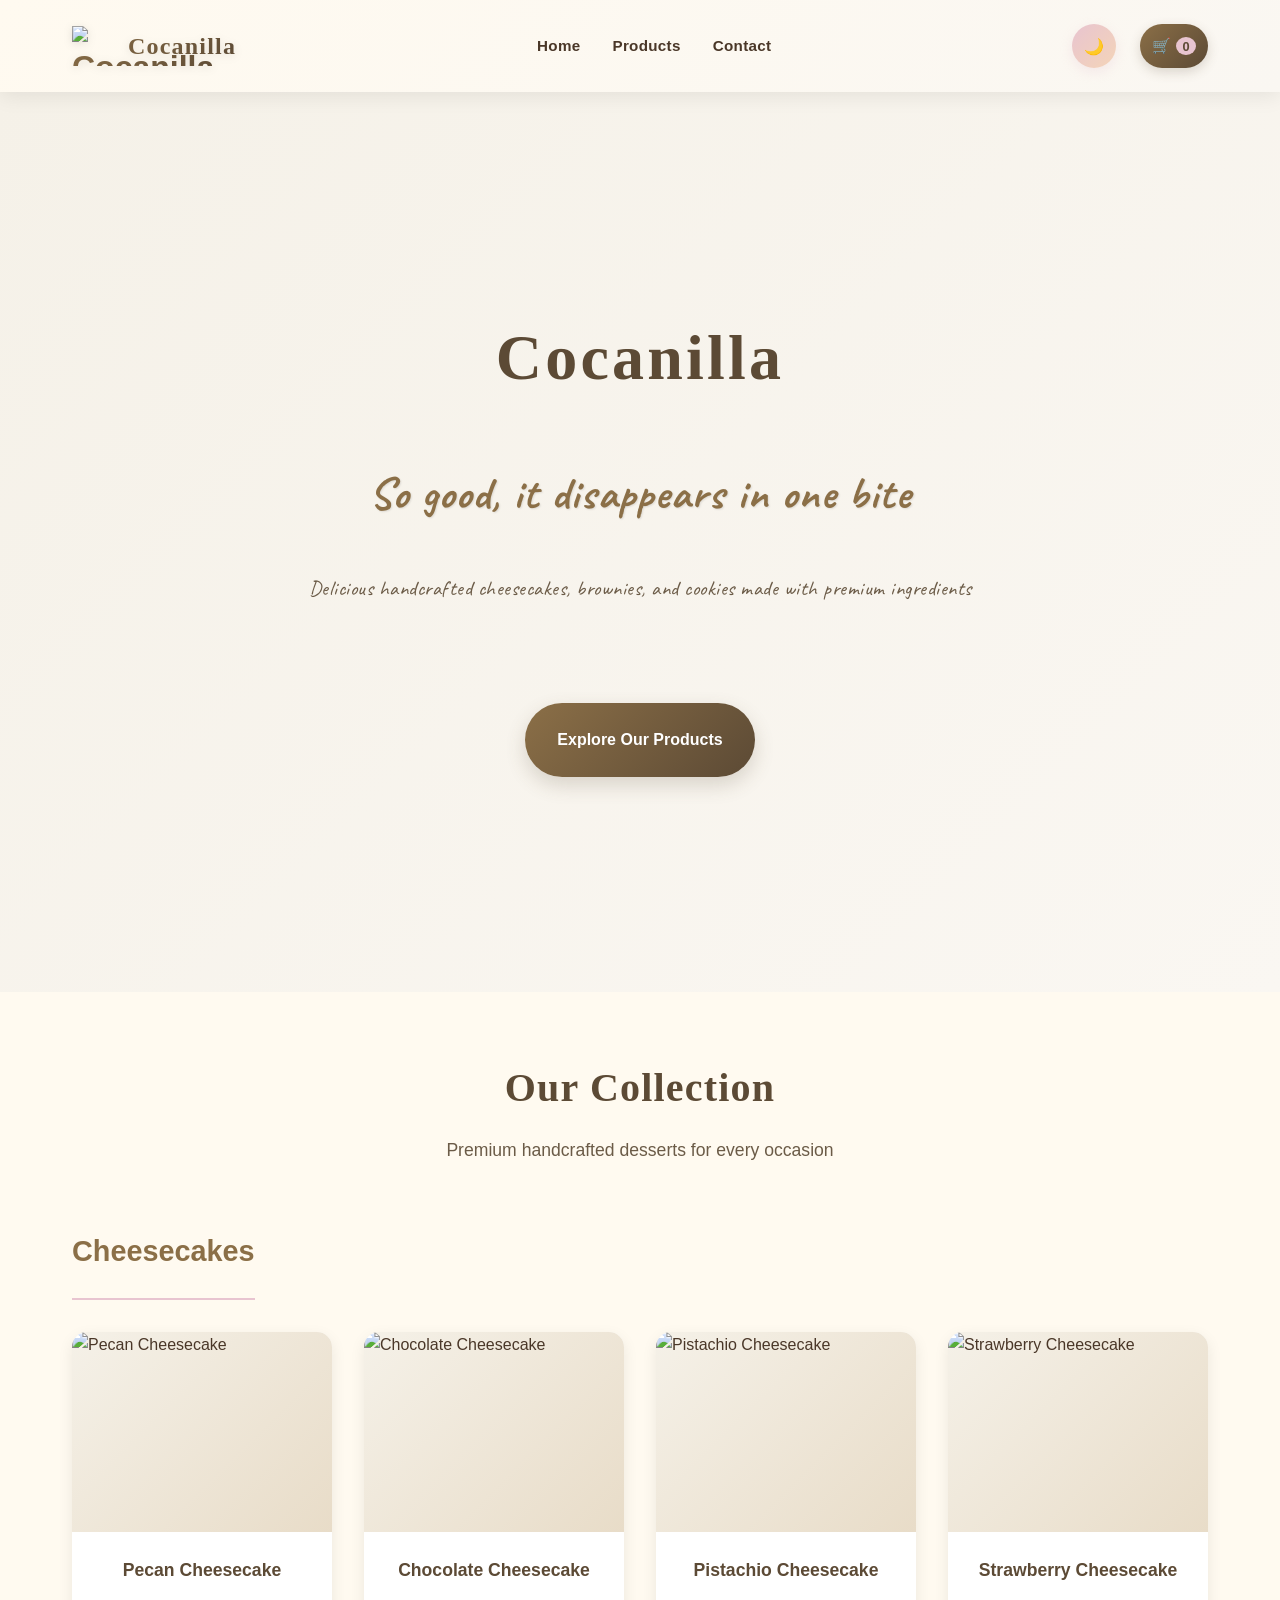
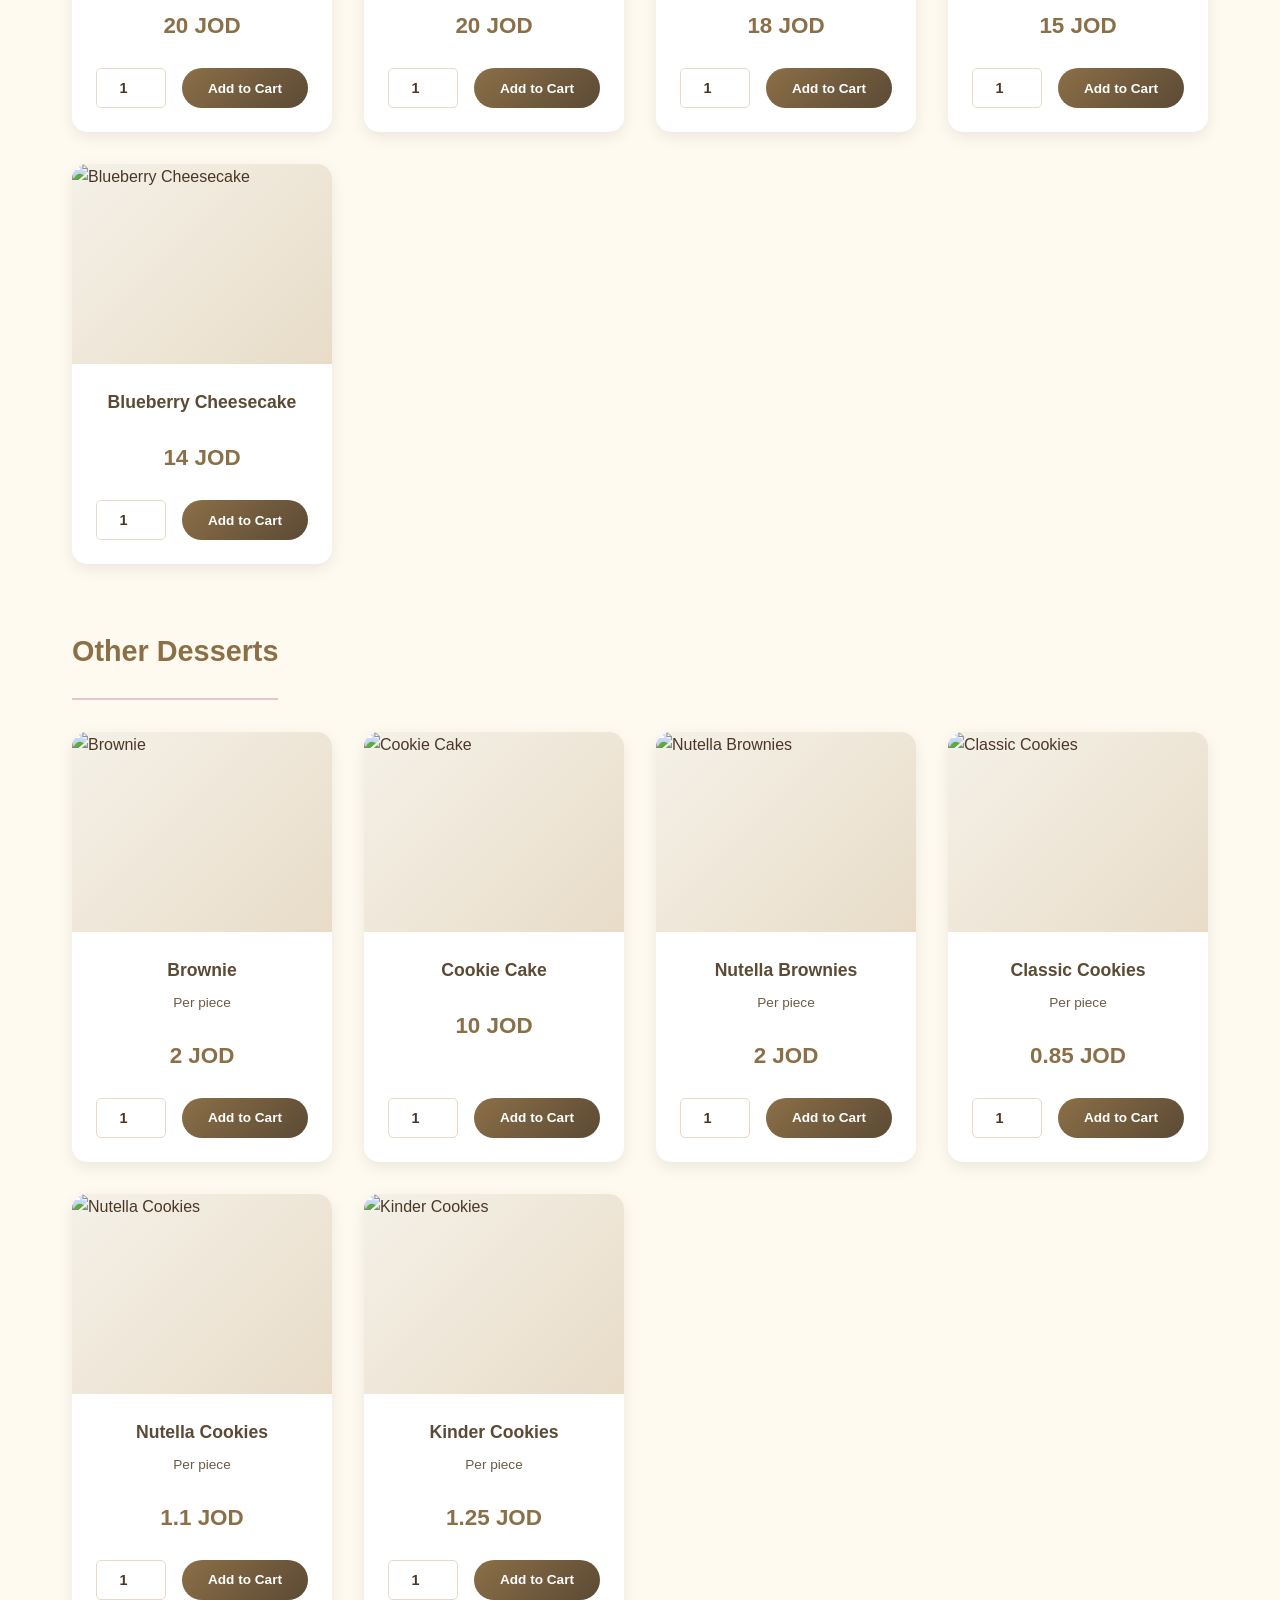
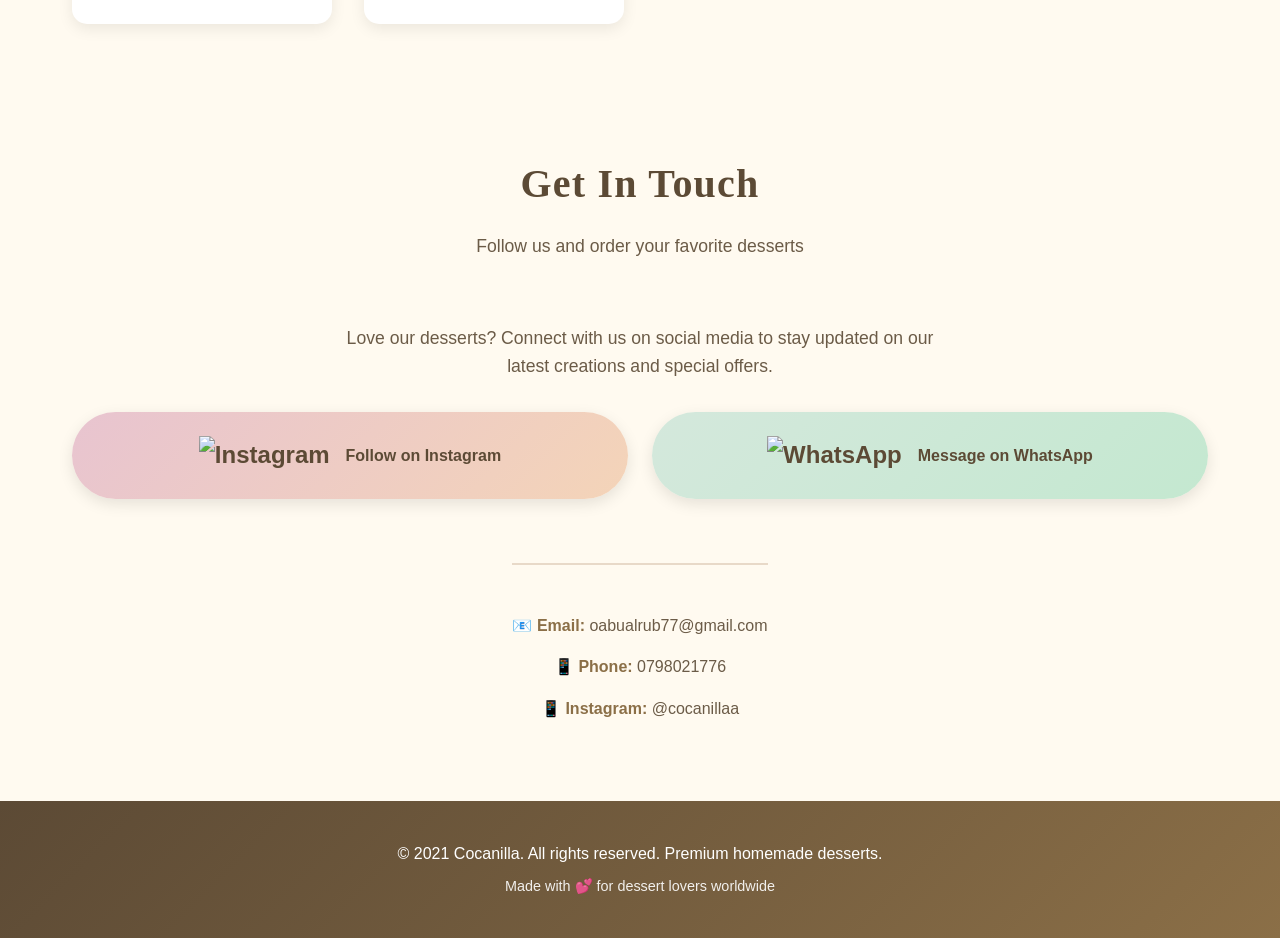
==== commit 1affbb80: "Remove: delete gallery section and navigation link" ====
--- a/public/index.html
+++ b/public/index.html
@@ -84,7 +84,6 @@
             <div class="nav-menu">
                 <a href="#home" class="nav-link">Home</a>
                 <a href="#products" class="nav-link">Products</a>
-                <a href="#gallery" class="nav-link">Gallery</a>
                 <a href="#contact" class="nav-link">Contact</a>
             </div>
             <div class="nav-cart">
@@ -201,9 +200,9 @@
             <div class="product-category">
                 <h3 class="category-title">Other Desserts</h3>
                 <div class="products-grid">
-                    <div class="product-card" data-product-name="Brownie" data-product-price="2">
-                        <div class="product-image">
-                            <img src="img/Screenshot 2026-03-21 013221.png" alt="Brownie">
+                    <div class="product-card" data-product-name="Brownie kinder" data-product-price="2">
+                        <div class="product-image">
+                            <img src="img/Gemini_Generated_Image_oh1js9oh1js9oh1j.png" alt="Brownie">
                         </div>
                         <div class="product-info">
                             <h4>Brownie</h4>
@@ -232,7 +231,7 @@
 
                     <div class="product-card" data-product-name="Nutella Brownies" data-product-price="2">
                         <div class="product-image">
-                            <img src="img/brown.png" alt="Nutella Brownies">
+                            <img src="img/Gemini_Generated_Image_gloa7zgloa7zgloa.png" alt="Nutella Brownies">
                         </div>
                         <div class="product-info">
                             <h4>Nutella Brownies</h4>
@@ -247,7 +246,7 @@
 
                     <div class="product-card" data-product-name="Classic Cookies" data-product-price="0.85">
                         <div class="product-image">
-                            <img src="img/classic-cookies.png" alt="Classic Cookies">
+                            <img src="img/Gemini_Generated_Image_p3u9gkp3u9gkp3u9.png" alt="Classic Cookies">
                         </div>
                         <div class="product-info">
                             <h4>Classic Cookies</h4>
@@ -262,7 +261,7 @@
 
                     <div class="product-card" data-product-name="Nutella Cookies" data-product-price="1.1">
                         <div class="product-image">
-                            <img src="img/nutella-cookies.png" alt="Nutella Cookies">
+                            <img src="img/Gemini_Generated_Image_p3u9gkp3u9gkp3u9.png" alt="Nutella Cookies">
                         </div>
                         <div class="product-info">
                             <h4>Nutella Cookies</h4>
@@ -277,7 +276,7 @@
 
                     <div class="product-card" data-product-name="Kinder Cookies" data-product-price="1.25">
                         <div class="product-image">
-                            <img src="img/kinder-cookies.png" alt="Kinder Cookies">
+                            <img src="img/Gemini_Generated_Image_p3u9gkp3u9gkp3u9.png" alt="Kinder Cookies">
                         </div>
                         <div class="product-info">
                             <h4>Kinder Cookies</h4>
@@ -290,41 +289,6 @@
                         </div>
                     </div>
                 </div>
-            </div>
-        </div>
-    </section>
-
-    <!-- Gallery Section -->
-    <section id="gallery" class="gallery">
-        <div class="section-header">
-            <h2>Gallery</h2>
-            <p>Our delicious creations</p>
-        </div>
-
-        <div class="gallery-grid">
-            <div class="gallery-item">
-                <img src="img/Screenshot 2026-03-21 013221.png" alt="Gallery 1">
-            </div>
-            <div class="gallery-item">
-                <img src="img/Screenshot 2026-03-22 003053.png" alt="Gallery 2">
-            </div>
-            <div class="gallery-item">
-                <img src="img/Screenshot 2026-03-22 003135.png" alt="Gallery 3">
-            </div>
-            <div class="gallery-item">
-                <img src="img/Screenshot 2026-03-22 003319.png" alt="Gallery 4">
-            </div>
-            <div class="gallery-item">
-                <img src="img/Screenshot 2026-03-22 003425.png" alt="Gallery 5">
-            </div>
-            <div class="gallery-item">
-                <img src="img/Screenshot 2026-03-22 003441.png" alt="Gallery 6">
-            </div>
-            <div class="gallery-item">
-                <img src="img/Screenshot 2026-03-22 003319.png" alt="Gallery 7">
-            </div>
-            <div class="gallery-item">
-                <img src="img/Screenshot 2026-03-22 003425.png" alt="Gallery 8">
             </div>
         </div>
     </section>
